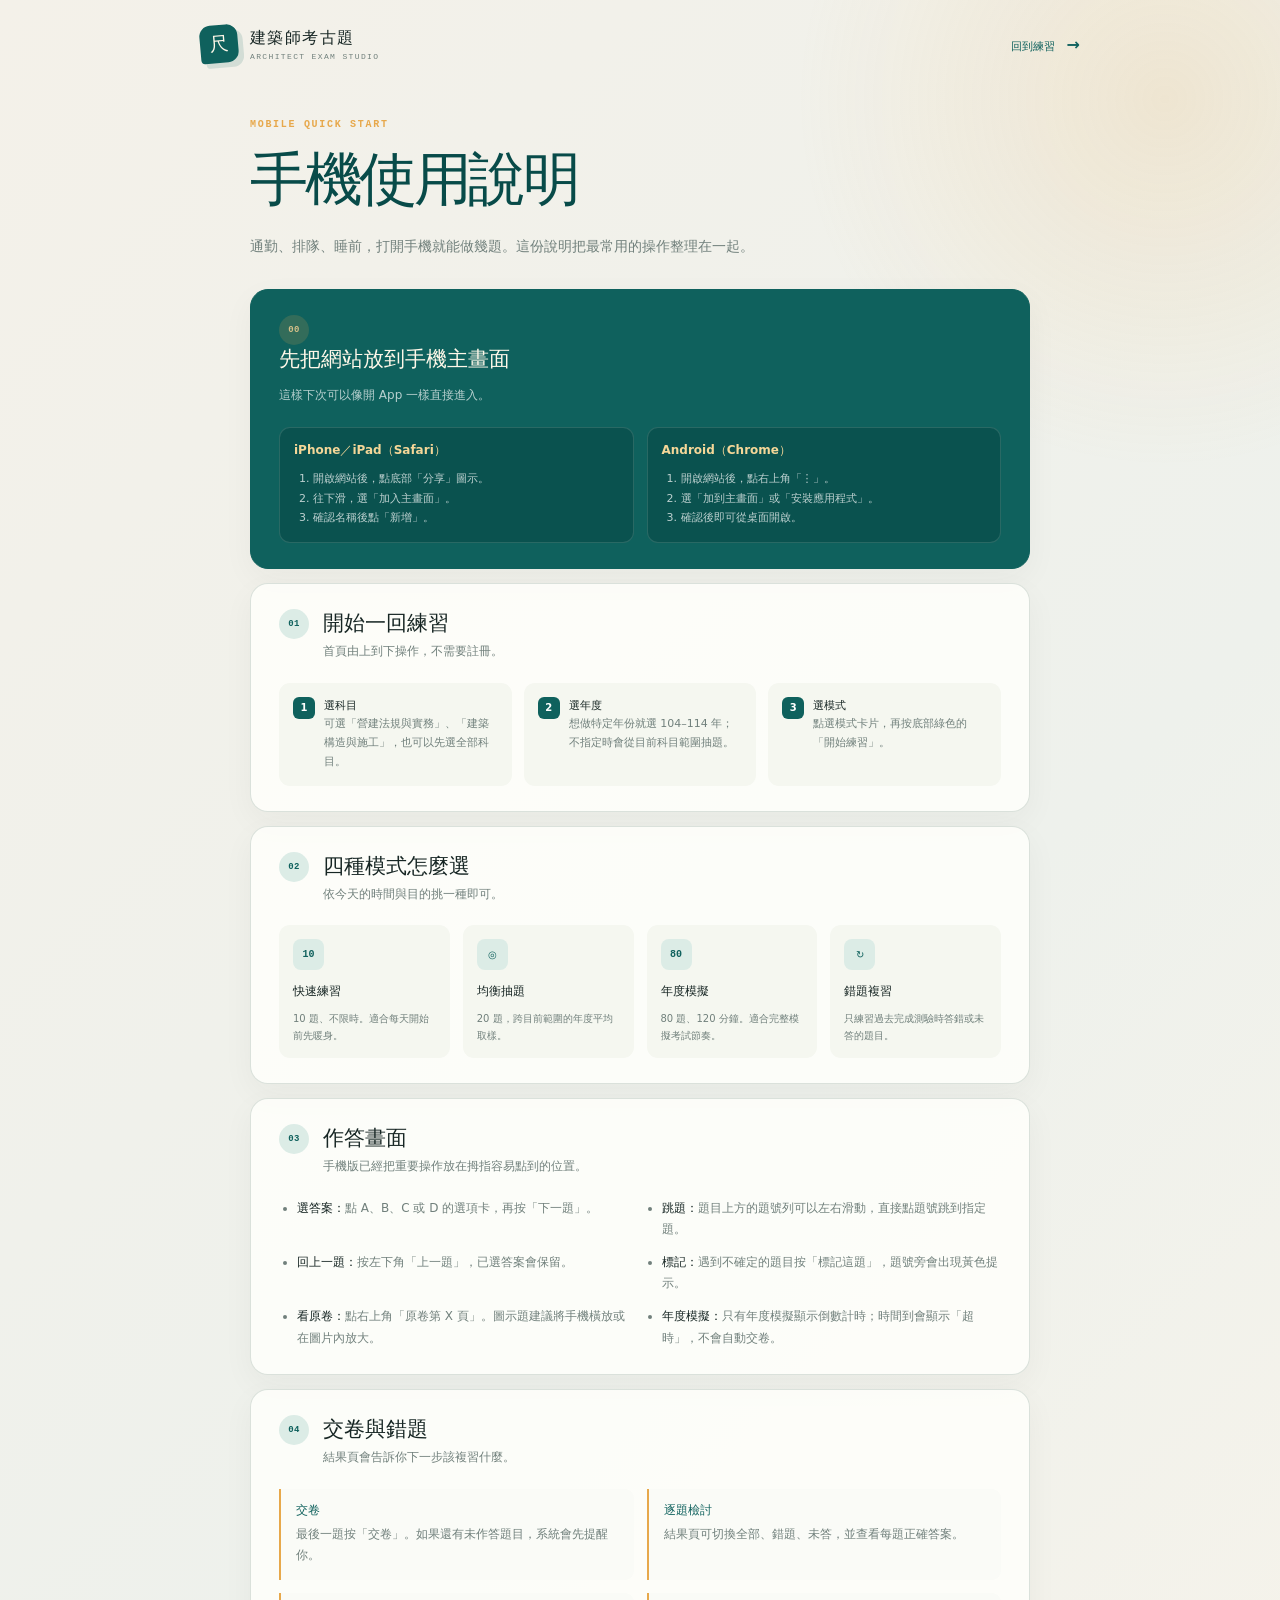
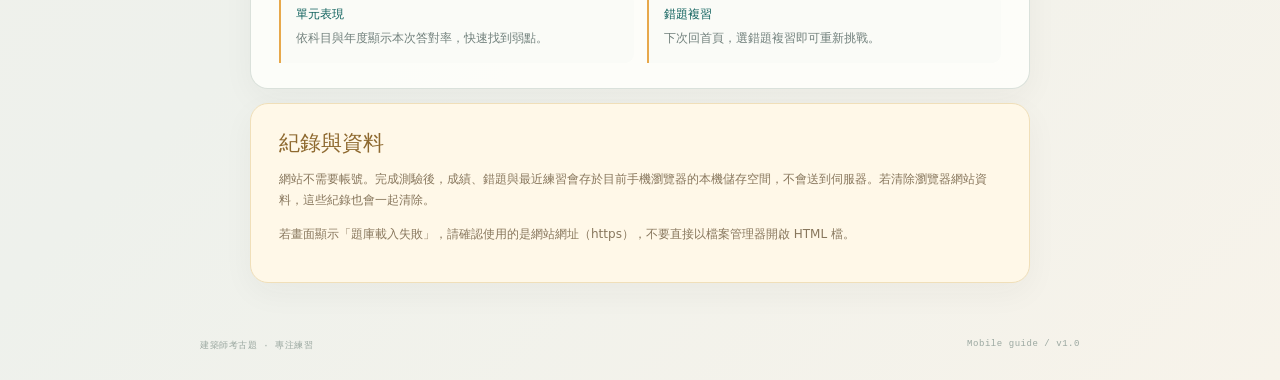
==== docs/guide.html @ 950d3f20 "上線建築師考古題練習網站" ====
<!doctype html>
<html lang="zh-Hant">
  <head>
    <meta charset="utf-8" />
    <meta name="viewport" content="width=device-width, initial-scale=1" />
    <meta name="theme-color" content="#0f615d" />
    <meta name="description" content="建築師考古題手機版使用說明" />
    <title>手機使用說明｜建築師考古題</title>
    <link rel="stylesheet" href="styles.css?v=20260827.2" />
    <link rel="stylesheet" href="guide.css?v=20260827.2" />
  </head>
  <body class="guide-page">
    <div class="app-shell guide-shell">
      <header class="topbar">
        <a class="brand" href="index.html" aria-label="回到練習首頁"><span class="brand-mark" aria-hidden="true">尺</span><span><strong>建築師考古題</strong><small>ARCHITECT EXAM STUDIO</small></span></a>
        <a class="guide-back-link" href="index.html">回到練習 <span>→</span></a>
      </header>
      <main class="guide-main">
        <p class="eyebrow guide-eyebrow">MOBILE QUICK START</p>
        <h1>手機使用說明</h1>
        <p class="guide-intro">通勤、排隊、睡前，打開手機就能做幾題。這份說明把最常用的操作整理在一起。</p>

        <section class="guide-card guide-highlight"><span class="guide-number">00</span><div><h2>先把網站放到手機主畫面</h2><p>這樣下次可以像開 App 一樣直接進入。</p><div class="device-columns"><div><strong>iPhone／iPad（Safari）</strong><ol><li>開啟網站後，點底部「分享」圖示。</li><li>往下滑，選「加入主畫面」。</li><li>確認名稱後點「新增」。</li></ol></div><div><strong>Android（Chrome）</strong><ol><li>開啟網站後，點右上角「⋮」。</li><li>選「加到主畫面」或「安裝應用程式」。</li><li>確認後即可從桌面開啟。</li></ol></div></div></div></section>

        <section class="guide-card"><div class="guide-section-title"><span class="guide-number">01</span><div><h2>開始一回練習</h2><p>首頁由上到下操作，不需要註冊。</p></div></div><div class="guide-step-list"><div><b>1</b><p><strong>選科目</strong><br />可選「營建法規與實務」、「建築構造與施工」，也可以先選全部科目。</p></div><div><b>2</b><p><strong>選年度</strong><br />想做特定年份就選 104–114 年；不指定時會從目前科目範圍抽題。</p></div><div><b>3</b><p><strong>選模式</strong><br />點選模式卡片，再按底部綠色的「開始練習」。</p></div></div></section>

        <section class="guide-card"><div class="guide-section-title"><span class="guide-number">02</span><div><h2>四種模式怎麼選</h2><p>依今天的時間與目的挑一種即可。</p></div></div><div class="mode-guide-grid"><div><span class="mode-guide-icon">10</span><strong>快速練習</strong><p>10 題、不限時。適合每天開始前先暖身。</p></div><div><span class="mode-guide-icon">◎</span><strong>均衡抽題</strong><p>20 題，跨目前範圍的年度平均取樣。</p></div><div><span class="mode-guide-icon">80</span><strong>年度模擬</strong><p>80 題、120 分鐘。適合完整模擬考試節奏。</p></div><div><span class="mode-guide-icon">↻</span><strong>錯題複習</strong><p>只練習過去完成測驗時答錯或未答的題目。</p></div></div></section>

        <section class="guide-card"><div class="guide-section-title"><span class="guide-number">03</span><div><h2>作答畫面</h2><p>手機版已經把重要操作放在拇指容易點到的位置。</p></div></div><ul class="guide-bullets"><li><strong>選答案：</strong>點 A、B、C 或 D 的選項卡，再按「下一題」。</li><li><strong>跳題：</strong>題目上方的題號列可以左右滑動，直接點題號跳到指定題。</li><li><strong>回上一題：</strong>按左下角「上一題」，已選答案會保留。</li><li><strong>標記：</strong>遇到不確定的題目按「標記這題」，題號旁會出現黃色提示。</li><li><strong>看原卷：</strong>點右上角「原卷第 X 頁」。圖示題建議將手機橫放或在圖片內放大。</li><li><strong>年度模擬：</strong>只有年度模擬顯示倒數計時；時間到會顯示「超時」，不會自動交卷。</li></ul></section>

        <section class="guide-card"><div class="guide-section-title"><span class="guide-number">04</span><div><h2>交卷與錯題</h2><p>結果頁會告訴你下一步該複習什麼。</p></div></div><div class="guide-result-grid"><div><strong>交卷</strong><p>最後一題按「交卷」。如果還有未作答題目，系統會先提醒你。</p></div><div><strong>逐題檢討</strong><p>結果頁可切換全部、錯題、未答，並查看每題正確答案。</p></div><div><strong>單元表現</strong><p>依科目與年度顯示本次答對率，快速找到弱點。</p></div><div><strong>錯題複習</strong><p>下次回首頁，選錯題複習即可重新挑戰。</p></div></div></section>

        <section class="guide-card guide-note-card"><h2>紀錄與資料</h2><p>網站不需要帳號。完成測驗後，成績、錯題與最近練習會存於目前手機瀏覽器的本機儲存空間，不會送到伺服器。若清除瀏覽器網站資料，這些紀錄也會一起清除。</p><p>若畫面顯示「題庫載入失敗」，請確認使用的是網站網址（https），不要直接以檔案管理器開啟 HTML 檔。</p></section>
      </main>
      <footer class="site-footer"><span>建築師考古題 · 專注練習</span><span>Mobile guide / v1.0</span></footer>
    </div>
  </body>
</html>
---- docs/styles.css ----
:root {
  --ink: #172624;
  --muted: #71807c;
  --paper: #fbfaf7;
  --paper-deep: #f3f0e8;
  --line: #dfe3dd;
  --jade: #0f615d;
  --jade-deep: #084b49;
  --jade-soft: #dcece6;
  --sun: #e7a84b;
  --sun-soft: #fff0d2;
  --red: #c05d48;
  --shadow: 0 22px 50px rgba(31, 48, 43, 0.08);
  --radius: 20px;
  color: var(--ink);
  font-family: "Noto Sans TC", "PingFang TC", "Microsoft JhengHei", system-ui, sans-serif;
  font-synthesis: none;
}

* { box-sizing: border-box; }

html { min-width: 320px; background: var(--paper-deep); }

body {
  margin: 0;
  min-height: 100vh;
  background:
    radial-gradient(circle at 91% 5%, rgba(231, 168, 75, 0.16), transparent 23rem),
    linear-gradient(135deg, #f4f1e9 0%, #eef1ec 58%, #f7f3ea 100%);
}

button, select { font: inherit; }
button { cursor: pointer; }
button:focus-visible, select:focus-visible, a:focus-visible { outline: 3px solid rgba(231, 168, 75, 0.75); outline-offset: 3px; }
[hidden] { display: none !important; }

.app-shell { width: min(1240px, calc(100% - 48px)); margin: 0 auto; }

.topbar { display: flex; align-items: center; justify-content: space-between; min-height: 88px; }
.brand { display: inline-flex; align-items: center; gap: 12px; color: var(--ink); text-decoration: none; }
.brand-mark { display: grid; place-items: center; width: 38px; height: 38px; color: #fff8e9; background: var(--jade); border-radius: 11px 11px 11px 4px; font-size: 19px; font-weight: 800; transform: rotate(-5deg); box-shadow: 5px 5px 0 rgba(15, 97, 93, 0.14); }
.brand strong { display: block; font-size: 16px; letter-spacing: 0.09em; }
.brand small { display: block; margin-top: 3px; color: var(--muted); font-family: ui-monospace, SFMono-Regular, Consolas, monospace; font-size: 8px; letter-spacing: 0.17em; }
.topbar-actions { display: flex; align-items: center; gap: 18px; }
.sync-dot { display: flex; align-items: center; gap: 8px; color: var(--muted); font-size: 12px; }
.sync-dot i { width: 7px; height: 7px; background: #4cad79; border-radius: 50%; box-shadow: 0 0 0 4px rgba(76, 173, 121, 0.12); }
.icon-button { display: grid; place-items: center; width: 31px; height: 31px; padding: 0; color: var(--jade); background: transparent; border: 1px solid #bbcbc5; border-radius: 50%; font-weight: 700; }
.icon-button:hover { color: white; background: var(--jade); border-color: var(--jade); }

.view { padding: 32px 0 56px; }
.hero-block { display: flex; align-items: center; justify-content: space-between; min-height: 286px; padding: 30px 76px 28px 56px; overflow: hidden; color: #f6f3e9; background: var(--jade); border-radius: 26px; box-shadow: var(--shadow); position: relative; }
.hero-block::after { content: ""; position: absolute; width: 390px; height: 390px; right: 15%; top: -280px; border: 1px solid rgba(255,255,255,.15); border-radius: 50%; }
.hero-copy { position: relative; z-index: 1; max-width: 530px; }
.eyebrow, .tiny-label, .section-kicker, .question-index { font-family: ui-monospace, SFMono-Regular, Consolas, monospace; font-size: 10px; font-weight: 700; letter-spacing: 0.17em; }
.eyebrow { margin: 0 0 17px; color: var(--sun); }
.hero-copy h1 { margin: 0; font-family: Georgia, "Times New Roman", "Noto Serif TC", serif; font-size: clamp(38px, 5vw, 63px); font-weight: 400; line-height: 1.08; letter-spacing: -0.05em; }
.hero-copy h1 em { color: #e9d6a8; font-style: normal; }
.hero-description { max-width: 480px; margin: 21px 0 0; color: rgba(255,255,255,.72); font-size: 14px; line-height: 1.8; }
.hero-orbit { flex: 0 0 245px; height: 245px; position: relative; }
.orbit-ring { position: absolute; border: 1px solid rgba(236, 220, 174, .48); border-radius: 50%; transform: rotate(-21deg); }
.ring-one { inset: 8px 20px 31px 11px; border-left-color: transparent; }
.ring-two { inset: 25px 2px 10px 35px; border-right-color: transparent; transform: rotate(58deg); }
.orbit-core { position: absolute; inset: 69px; display: flex; flex-direction: column; align-items: center; justify-content: center; color: #fff9e8; background: rgba(8, 75, 73, 0.7); border: 1px solid rgba(231, 168, 75, .6); border-radius: 50%; text-align: center; }
.orbit-core span { font-family: Georgia, serif; font-size: 32px; line-height: 1; }
.orbit-core small { margin-top: 7px; color: #b9d1c8; font-size: 10px; letter-spacing: .12em; }
.orbit-label { position: absolute; padding: 4px 7px; color: #a9cbc1; background: rgba(7, 62, 61, .75); border: 1px solid rgba(169,203,193,.2); border-radius: 3px; font-family: ui-monospace, monospace; font-size: 8px; letter-spacing: .14em; }
.label-top { top: 7px; left: 29px; }
.label-right { right: -1px; top: 117px; }
.label-bottom { bottom: 6px; left: 66px; }

.workspace-grid { display: grid; grid-template-columns: minmax(290px, 0.85fr) minmax(0, 1.55fr); gap: 27px; padding-top: 38px; }
.section-kicker { display: flex; align-items: center; gap: 9px; margin-bottom: 14px; color: var(--muted); }
.section-kicker span { display: grid; place-items: center; width: 23px; height: 23px; color: var(--jade); background: var(--jade-soft); border-radius: 50%; font-size: 9px; }
.panel-card { background: rgba(255, 255, 252, .78); border: 1px solid rgba(214, 222, 215, .9); border-radius: var(--radius); box-shadow: 0 10px 32px rgba(36, 57, 52, .045); }
.setup-card { padding: 25px 26px 26px; }
.field-label { display: block; margin: 19px 0 8px; color: var(--muted); font-size: 12px; font-weight: 700; letter-spacing: .06em; }
.mode-label { margin-top: 23px; }
.select-control { width: 100%; padding: 12px 35px 12px 13px; color: var(--ink); background-color: #f7f7f1; background-image: linear-gradient(45deg, transparent 50%, var(--jade) 50%), linear-gradient(135deg, var(--jade) 50%, transparent 50%); background-position: calc(100% - 17px) 17px, calc(100% - 12px) 17px; background-size: 5px 5px, 5px 5px; background-repeat: no-repeat; border: 1px solid var(--line); border-radius: 10px; appearance: none; font-size: 13px; }
.select-control:hover { border-color: #adc4bc; }
.mode-list { display: grid; gap: 7px; }
.mode-option { display: flex; align-items: center; width: 100%; min-height: 54px; padding: 8px 10px; color: var(--ink); background: transparent; border: 1px solid transparent; border-radius: 12px; text-align: left; transition: .18s ease; }
.mode-option:hover { background: #f5f7f0; border-color: var(--line); }
.mode-option.is-selected { background: var(--jade-soft); border-color: #bed8cd; }
.mode-option:disabled { cursor: not-allowed; opacity: .42; }
.mode-icon { display: grid; place-items: center; width: 34px; height: 34px; margin-right: 11px; color: var(--jade); background: rgba(255,255,255,.7); border: 1px solid rgba(15, 97, 93, .13); border-radius: 9px; font-family: ui-monospace, monospace; font-size: 10px; font-weight: 800; }
.mode-text { flex: 1; }
.mode-text strong { display: block; font-size: 13px; }
.mode-text small { display: block; margin-top: 4px; color: var(--muted); font-size: 10px; }
.mode-check { display: none; color: var(--jade); font-weight: 800; }
.mode-option.is-selected .mode-check { display: block; }
.setup-footnote { display: flex; gap: 8px; align-items: flex-start; min-height: 35px; margin: 16px 0 17px; color: var(--muted); font-size: 10px; line-height: 1.55; }
.footnote-mark { display: grid; place-items: center; flex: 0 0 15px; width: 15px; height: 15px; color: var(--jade); border: 1px solid #a9c6bb; border-radius: 50%; font-family: Georgia, serif; font-size: 10px; }
.primary-button, .secondary-button { min-height: 42px; padding: 0 17px; border-radius: 10px; font-size: 12px; font-weight: 800; transition: .18s ease; }
.primary-button { color: #fff9ec; background: var(--jade); border: 1px solid var(--jade); box-shadow: 0 7px 15px rgba(15, 97, 93, .16); }
.primary-button:hover { background: var(--jade-deep); border-color: var(--jade-deep); transform: translateY(-1px); }
.primary-button span { margin-left: 13px; color: #e8d4a6; font-size: 18px; line-height: 0; }
.secondary-button { color: var(--jade); background: transparent; border: 1px solid #b9ccc3; }
.secondary-button:hover { background: var(--jade-soft); border-color: var(--jade); }
.start-button { width: 100%; }

.dashboard-column { min-width: 0; }
.stat-grid { display: grid; grid-template-columns: repeat(3, 1fr); gap: 11px; }
.stat-card { min-height: 105px; padding: 17px 18px; background: rgba(255,255,252,.63); border: 1px solid rgba(214, 222, 215, .9); border-radius: 15px; }
.stat-card.accent-card { color: var(--jade); background: #e4f0e8; border-color: #cde2d5; }
.stat-label, .stat-meta { display: block; color: var(--muted); font-size: 10px; }
.accent-card .stat-label, .accent-card .stat-meta { color: #518076; }
.stat-card strong { display: inline-block; margin-top: 13px; font-family: Georgia, serif; font-size: 31px; font-weight: 400; letter-spacing: -.04em; }
.stat-meta { display: inline-block; margin-left: 5px; }
.dashboard-panels { display: grid; grid-template-columns: 1.07fr .93fr; gap: 11px; margin-top: 12px; }
.mini-panel { min-height: 227px; padding: 19px 20px; }
.panel-heading { display: flex; align-items: baseline; justify-content: space-between; gap: 12px; }
.panel-heading h2 { margin: 0; font-size: 15px; letter-spacing: .03em; }
.tiny-label { color: #98aaa3; font-size: 8px; }
.history-list, .weak-list { margin-top: 13px; }
.empty-state { display: grid; min-height: 146px; place-items: center; padding: 20px; color: #9aa7a1; background: rgba(243, 246, 239, .7); border: 1px dashed #d8dfd7; border-radius: 12px; font-size: 11px; line-height: 1.7; text-align: center; }
.history-row { display: flex; align-items: center; gap: 10px; padding: 10px 0; border-bottom: 1px solid #e7ebe5; }
.history-row:last-child { border-bottom: 0; }
.history-type { display: grid; place-items: center; flex: 0 0 29px; height: 29px; color: var(--jade); background: var(--jade-soft); border-radius: 8px; font-family: ui-monospace, monospace; font-size: 9px; font-weight: 700; }
.history-info { min-width: 0; flex: 1; }
.history-info strong, .history-info span { display: block; overflow: hidden; text-overflow: ellipsis; white-space: nowrap; }
.history-info strong { font-size: 11px; }
.history-info span { margin-top: 3px; color: var(--muted); font-size: 9px; }
.history-score { color: var(--jade); font-family: Georgia, serif; font-size: 19px; }
.weak-row { padding: 10px 0; border-bottom: 1px solid #e7ebe5; }
.weak-row:last-child { border-bottom: 0; }
.weak-row-top { display: flex; justify-content: space-between; gap: 10px; font-size: 10px; }
.weak-row-top span:last-child { color: var(--red); font-family: ui-monospace, monospace; }
.weak-bar { height: 5px; margin-top: 7px; overflow: hidden; background: #e9eee7; border-radius: 10px; }
.weak-bar span { display: block; height: 100%; background: var(--red); border-radius: 10px; }

.library-strip { display: grid; grid-template-columns: 1.4fr 1fr 1fr 1.15fr; align-items: center; gap: 20px; margin-top: 27px; padding: 19px 23px; }
.library-intro, .library-subject { display: flex; align-items: center; gap: 10px; }
.library-icon { display: grid; place-items: center; width: 31px; height: 31px; color: var(--jade); background: var(--sun-soft); border-radius: 8px; }
.library-intro strong, .library-subject strong { display: block; font-size: 11px; }
.library-intro span:last-child, .library-subject span:last-child { display: block; margin-top: 4px; color: var(--muted); font-size: 9px; }
.subject-dot { width: 7px; height: 7px; border-radius: 50%; }
.legal-dot { background: var(--jade); }.structure-dot { background: var(--sun); }
.library-note { color: var(--jade); font-size: 10px; line-height: 1.6; text-align: right; }
.library-note span { color: var(--muted); font-size: 9px; }

.quiz-view { padding-top: 12px; }
.quiz-toolbar, .result-topline { display: flex; align-items: center; justify-content: space-between; min-height: 48px; }
.back-link { padding: 5px 0; color: var(--jade); background: transparent; border: 0; font-size: 11px; font-weight: 800; }
.back-link span { margin-right: 8px; font-size: 16px; }
.quiz-toolbar-title { color: var(--ink); font-family: Georgia, serif; font-size: 17px; }
.toolbar-divider { margin: 0 10px; color: #a6b2ad; font-family: system-ui; font-size: 12px; }
.quiz-toolbar-title span:last-child { color: var(--muted); font-family: inherit; font-size: 13px; }
.timer-chip { display: flex; align-items: center; gap: 8px; min-width: 117px; padding: 9px 12px; color: var(--jade); background: var(--jade-soft); border: 1px solid #c0dbd0; border-radius: 9px; font-family: ui-monospace, monospace; font-size: 12px; font-weight: 700; }
.timer-chip.is-overtime { color: #a34737; background: #fbe7e0; border-color: #efc2b5; }
.timer-pulse { width: 7px; height: 7px; background: currentColor; border-radius: 50%; box-shadow: 0 0 0 4px rgba(15,97,93,.12); }
.progress-line { height: 4px; margin: 9px 0 26px; overflow: hidden; background: #dfe8df; border-radius: 10px; }
.progress-line span { display: block; width: 0; height: 100%; background: var(--sun); border-radius: inherit; transition: width .25s ease; }
.quiz-layout { display: grid; grid-template-columns: 230px minmax(0, 1fr); gap: 29px; }
.question-sidebar { align-self: start; padding: 21px 18px; position: sticky; top: 18px; }
.progress-copy { display: flex; align-items: flex-end; justify-content: space-between; }
.progress-copy .tiny-label { align-self: flex-start; }
.progress-copy strong { color: var(--jade); font-family: Georgia, serif; font-size: 32px; font-weight: 400; line-height: .9; }
.progress-copy strong small { color: #99aaa3; font-family: system-ui; font-size: 13px; }
.question-progress-track { height: 5px; margin: 17px 0 20px; overflow: hidden; background: #e8ede6; border-radius: 10px; }
.question-progress-track span { display: block; width: 0; height: 100%; background: var(--jade); border-radius: inherit; transition: width .2s ease; }
.sidebar-divider { height: 1px; background: #e5eae4; }
.sidebar-label { display: flex; justify-content: space-between; margin: 18px 0 11px; color: var(--ink); font-size: 10px; font-weight: 800; }
.sidebar-label span:last-child { color: var(--muted); font-weight: 400; }
.question-palette { display: grid; grid-template-columns: repeat(5, 1fr); gap: 6px; max-height: 367px; overflow: auto; padding: 2px; }
.palette-button { min-height: 31px; color: var(--muted); background: #f4f6f0; border: 1px solid transparent; border-radius: 7px; font-family: ui-monospace, monospace; font-size: 10px; }
.palette-button:hover { border-color: #b5ccc1; }
.palette-button.is-current { color: #fff; background: var(--jade); border-color: var(--jade); }
.palette-button.is-answered:not(.is-current) { color: var(--jade); background: var(--jade-soft); }
.palette-button.is-flagged:not(.is-current)::after { content: ""; display: inline-block; width: 4px; height: 4px; margin-left: 3px; vertical-align: 2px; background: var(--sun); border-radius: 50%; }
.palette-legend { display: flex; gap: 12px; margin-top: 14px; color: var(--muted); font-size: 9px; }
.legend-dot { display: inline-block; width: 6px; height: 6px; margin-right: 4px; border-radius: 50%; background: #e5eae4; }.legend-dot.answered { background: var(--jade); }.legend-dot.flagged { background: var(--sun); }
.sidebar-tip { display: flex; gap: 9px; margin-top: 24px; padding: 11px; color: #738b80; background: #f4f5ed; border-radius: 10px; }
.sidebar-tip span { color: var(--sun); font-size: 18px; }.sidebar-tip p { margin: 0; font-size: 9px; line-height: 1.6; }
.question-stage { min-width: 0; }
.question-meta { display: flex; align-items: center; gap: 12px; min-height: 31px; }
.question-index { color: var(--muted); font-size: 9px; }
.subject-tag { padding: 5px 8px; color: var(--jade); background: var(--jade-soft); border-radius: 5px; font-size: 10px; }
.source-button { margin-left: auto; padding: 5px 0; color: var(--muted); background: transparent; border: 0; font-size: 10px; text-decoration: underline; text-underline-offset: 3px; }
.source-button:hover { color: var(--jade); }
.question-card { min-height: 475px; padding: 33px 43px 38px; }
.question-card-head { display: flex; align-items: flex-start; justify-content: space-between; }
.question-number-large { color: #d2dbd3; font-family: Georgia, serif; font-size: 50px; line-height: .8; }
.flag-button { padding: 7px 9px; color: var(--muted); background: transparent; border: 1px solid transparent; border-radius: 7px; font-size: 10px; }
.flag-button:hover, .flag-button.is-flagged { color: #a56a19; background: var(--sun-soft); border-color: #f1d6a3; }
.question-text { max-width: 760px; margin: 32px 0 29px; font-size: clamp(19px, 2.2vw, 25px); font-weight: 700; line-height: 1.72; letter-spacing: .035em; }
.answer-options { display: grid; grid-template-columns: 1fr 1fr; gap: 11px 14px; max-width: 850px; }
.answer-option { display: flex; align-items: flex-start; gap: 12px; min-height: 58px; padding: 13px 15px; color: var(--ink); background: #fbfbf7; border: 1px solid #e0e6de; border-radius: 11px; text-align: left; transition: .16s ease; }
.answer-option:hover { background: #f2f8f2; border-color: #a9c7ba; }
.answer-option.is-selected { color: var(--jade-deep); background: var(--jade-soft); border-color: #8fb9a9; box-shadow: inset 3px 0 0 var(--jade); }
.answer-option-key { display: grid; place-items: center; flex: 0 0 24px; height: 24px; color: var(--jade); background: #edf3ec; border: 1px solid #cbded3; border-radius: 7px; font-family: ui-monospace, monospace; font-size: 10px; font-weight: 800; }
.answer-option.is-selected .answer-option-key { color: white; background: var(--jade); border-color: var(--jade); }
.answer-option-text { padding-top: 2px; font-size: 13px; line-height: 1.6; }
.answer-option-text.is-figure { color: #889b94; font-size: 11px; }
.question-image-hint { margin-top: 23px; padding: 10px 12px; color: #7d7462; background: #fff8e8; border: 1px solid #f0dfb9; border-radius: 8px; font-size: 10px; }
.question-image-hint span { margin-right: 6px; color: var(--sun); font-size: 16px; }
.question-actions { display: flex; justify-content: space-between; align-items: center; margin-top: 17px; }
.next-button { min-width: 114px; }

.result-view { padding-top: 16px; }
.result-topline { color: var(--muted); }
.result-topline > .tiny-label { margin-left: 80px; }.result-date { font-size: 10px; }
.result-hero { display: flex; align-items: center; justify-content: space-between; min-height: 230px; margin-top: 24px; padding: 35px 69px 35px 55px; overflow: hidden; background: var(--jade); position: relative; }
.result-hero::after { content: ""; position: absolute; width: 400px; height: 400px; right: -88px; top: -116px; border: 1px solid rgba(231,168,75,.36); border-radius: 50%; }
.result-copy { position: relative; z-index: 1; }.result-copy h1 { margin: 0; color: #fff9ed; font-family: Georgia, serif; font-size: clamp(32px, 4vw, 48px); font-weight: 400; letter-spacing: -.05em; }.result-copy p:last-child { margin: 14px 0 0; color: rgba(255,255,255,.67); font-size: 12px; }
.score-orbit { display: grid; place-items: center; width: 160px; height: 160px; position: relative; z-index: 1; border: 1px solid rgba(231,168,75,.6); border-radius: 50%; transform: rotate(-8deg); }.score-ring { display: flex; flex-direction: column; align-items: center; justify-content: center; width: 121px; height: 121px; color: white; background: rgba(8,75,73,.6); border: 1px solid rgba(255,255,255,.16); border-radius: 50%; transform: rotate(8deg); }.score-ring strong { font-family: Georgia, serif; font-size: 34px; font-weight: 400; }.score-ring span { margin-top: 6px; color: #bbd3c8; font-size: 10px; }
.result-stats { margin: 17px 0; }.result-stats .stat-card { min-height: 92px; }.result-stats .stat-card strong { margin-top: 10px; }
.result-content-grid { display: grid; grid-template-columns: minmax(0, 1.55fr) minmax(270px, .8fr); gap: 17px; align-items: start; }.review-panel, .unit-result { padding: 22px; }.review-filter { display: flex; gap: 5px; margin: 17px 0 11px; }.review-filter button { padding: 6px 10px; color: var(--muted); background: transparent; border: 1px solid transparent; border-radius: 6px; font-size: 10px; }.review-filter button:hover, .review-filter button.is-active { color: var(--jade); background: var(--jade-soft); border-color: #c2ddd0; }.review-list { display: grid; gap: 8px; max-height: 640px; overflow: auto; padding-right: 4px; }.review-item { padding: 13px 14px; background: #fafbf7; border: 1px solid #e4e9e2; border-radius: 10px; }.review-item.is-wrong { border-left: 3px solid var(--red); }.review-item.is-correct { border-left: 3px solid #6ca782; }.review-item.is-unanswered { border-left: 3px solid var(--sun); }.review-item-top { display: flex; align-items: center; justify-content: space-between; gap: 10px; }.review-item-number { color: var(--muted); font-family: ui-monospace, monospace; font-size: 10px; }.review-status { padding: 4px 6px; border-radius: 4px; font-size: 9px; }.status-correct { color: #387a57; background: #e2f2e5; }.status-wrong { color: #a34b39; background: #fbe7e0; }.status-unanswered { color: #986f28; background: #fff0d2; }.review-question { margin: 10px 0; font-size: 12px; font-weight: 700; line-height: 1.6; }.review-answers { color: var(--muted); font-size: 10px; line-height: 1.7; }.review-answers strong { color: var(--jade); }.review-answer-note { margin-top: 5px; color: #a06d26; font-size: 9px; }.result-side { display: grid; gap: 14px; }.unit-list { display: grid; gap: 13px; margin-top: 18px; }.unit-row-label { display: flex; justify-content: space-between; gap: 10px; color: var(--muted); font-size: 10px; }.unit-row-label strong { color: var(--ink); font-weight: 700; }.unit-track { height: 6px; margin-top: 7px; overflow: hidden; background: #e8ede6; border-radius: 10px; }.unit-track span { display: block; height: 100%; background: var(--jade); border-radius: 10px; }.result-buttons { display: grid; gap: 8px; }.result-buttons button { width: 100%; }

.source-dialog, .help-dialog { width: min(940px, calc(100% - 30px)); max-height: calc(100vh - 30px); padding: 0; color: var(--ink); background: var(--paper); border: 1px solid var(--line); border-radius: 17px; box-shadow: 0 30px 80px rgba(18, 44, 39, .24); }.help-dialog { width: min(510px, calc(100% - 30px)); }.source-dialog::backdrop, .help-dialog::backdrop { background: rgba(11, 34, 31, .58); backdrop-filter: blur(3px); }.dialog-head { display: flex; align-items: flex-start; justify-content: space-between; padding: 20px 22px 14px; border-bottom: 1px solid #e5e9e2; }.dialog-head h2 { margin: 6px 0 0; font-family: Georgia, serif; font-size: 23px; font-weight: 400; }.dialog-close { width: 27px; height: 27px; padding: 0; color: var(--muted); background: transparent; border: 1px solid var(--line); border-radius: 50%; font-size: 20px; line-height: 1; }.dialog-close:hover { color: white; background: var(--jade); border-color: var(--jade); }.source-image-wrap { max-height: calc(100vh - 180px); overflow: auto; padding: 15px; background: #e9e7df; text-align: center; }.source-image-wrap img { display: block; width: min(100%, 690px); height: auto; margin: 0 auto; box-shadow: 0 4px 13px rgba(0,0,0,.12); }.dialog-caption { margin: 0; padding: 11px 20px 15px; color: var(--muted); font-size: 10px; }.help-copy { padding: 18px 22px 24px; color: #5f716b; font-size: 13px; line-height: 1.9; }.help-copy strong { color: var(--jade); }.help-note { padding-top: 13px; color: #9b8061; border-top: 1px solid var(--line); font-size: 11px; }
.toast { position: fixed; z-index: 20; right: 25px; bottom: 24px; max-width: 330px; padding: 12px 15px; color: #fff; background: var(--ink); border-radius: 9px; box-shadow: var(--shadow); font-size: 11px; opacity: 0; pointer-events: none; transform: translateY(8px); transition: .22s ease; }.toast.is-visible { opacity: 1; transform: translateY(0); }
.site-footer { display: flex; justify-content: space-between; padding: 0 0 28px; color: #9ba8a1; font-family: ui-monospace, monospace; font-size: 9px; letter-spacing: .06em; }

@media (max-width: 900px) {
  .hero-block { padding: 34px 38px; }.hero-orbit { flex-basis: 190px; transform: scale(.82); margin-right: -16px; }.workspace-grid { grid-template-columns: 1fr; }.setup-card { max-width: none; }.library-strip { grid-template-columns: repeat(2, 1fr); }.library-note { text-align: left; }
  .quiz-layout { grid-template-columns: 190px minmax(0, 1fr); gap: 17px; }.question-card { padding: 28px 29px 32px; }.result-content-grid { grid-template-columns: 1fr; }.result-side { grid-template-columns: 1fr 220px; align-items: start; }
}

@media (max-width: 650px) {
  .app-shell { width: min(100% - 24px, 500px); }.topbar { min-height: 69px; }.sync-dot { display: none; }.view { padding-top: 20px; }.hero-block { display: block; min-height: 0; padding: 30px 27px 13px; }.hero-copy h1 { font-size: 43px; }.hero-orbit { width: 190px; height: 165px; margin: 4px auto -11px; transform: scale(.7); }.stat-grid { grid-template-columns: 1fr 1fr 1fr; gap: 6px; }.stat-card { min-height: 90px; padding: 13px 10px; }.stat-card strong { margin-top: 10px; font-size: 25px; }.stat-label, .stat-meta { font-size: 9px; }.dashboard-panels { grid-template-columns: 1fr; }.mini-panel { min-height: 170px; }.empty-state { min-height: 90px; }.library-strip { gap: 15px; padding: 17px; }.library-intro { grid-column: 1 / -1; }.library-subject { align-items: flex-start; }.library-note { grid-column: 1 / -1; }
  .quiz-toolbar-title { max-width: 160px; overflow: hidden; text-overflow: ellipsis; white-space: nowrap; font-size: 14px; }.quiz-toolbar-title span:last-child { font-size: 11px; }.timer-chip { min-width: auto; padding: 8px; }.timer-chip .timer-pulse { display: none; }.quiz-layout { display: block; }.question-sidebar { position: static; margin-bottom: 15px; padding: 13px 14px; }.progress-copy strong { font-size: 25px; }.question-palette { display: flex; max-height: none; overflow-x: auto; padding-bottom: 2px; }.palette-button { flex: 0 0 35px; }.sidebar-divider, .sidebar-tip, .palette-legend { display: none; }.sidebar-label { margin: 9px 0 5px; }.question-meta { gap: 7px; }.subject-tag { max-width: 145px; overflow: hidden; text-overflow: ellipsis; white-space: nowrap; }.source-button { font-size: 9px; }.question-card { min-height: 0; padding: 23px 18px 27px; }.question-number-large { font-size: 41px; }.question-text { margin: 26px 0 23px; font-size: 19px; line-height: 1.65; }.answer-options { grid-template-columns: 1fr; gap: 8px; }.answer-option { min-height: 52px; padding: 11px 12px; }.question-actions { margin-top: 12px; }.result-topline > .tiny-label { display: none; }.result-hero { min-height: 192px; margin-top: 15px; padding: 27px 25px; }.score-orbit { width: 125px; height: 125px; margin-right: -15px; }.score-ring { width: 94px; height: 94px; }.score-ring strong { font-size: 25px; }.score-ring span { font-size: 8px; }.result-copy h1 { font-size: 34px; }.result-copy p:last-child { max-width: 165px; line-height: 1.6; }.result-side { display: grid; grid-template-columns: 1fr; }.review-panel, .unit-result { padding: 17px; }.site-footer { padding-bottom: 20px; }
}
---- docs/guide.css ----
.guide-shell { max-width: 880px; }
.guide-back-link { color: var(--jade); font-size: 11px; font-weight: 800; text-decoration: none; }
.guide-back-link span { margin-left: 8px; font-size: 16px; }
.guide-back-link:hover { color: var(--jade-deep); }
.guide-main { max-width: 780px; margin: 31px auto 56px; }
.guide-eyebrow { margin-bottom: 11px; }
.guide-main > h1 { margin: 0; color: var(--jade-deep); font-family: Georgia, "Noto Serif TC", serif; font-size: clamp(38px, 6vw, 58px); font-weight: 400; letter-spacing: -.06em; }
.guide-intro { max-width: 560px; margin: 15px 0 30px; color: var(--muted); font-size: 14px; line-height: 1.8; }
.guide-card { margin-top: 14px; padding: 25px 28px; background: rgba(255, 255, 252, .82); border: 1px solid rgba(214, 222, 215, .9); border-radius: 18px; box-shadow: 0 10px 32px rgba(36,57,52,.045); }
.guide-highlight { color: #f7f4ea; background: var(--jade); border-color: var(--jade); }
.guide-number { display: grid; place-items: center; flex: 0 0 30px; width: 30px; height: 30px; color: var(--jade); background: var(--jade-soft); border-radius: 50%; font-family: ui-monospace, monospace; font-size: 9px; font-weight: 800; letter-spacing: .04em; }
.guide-highlight .guide-number { color: #d5bf88; background: rgba(231,168,75,.17); }
.guide-card h2 { margin: 0; color: var(--ink); font-family: Georgia, "Noto Serif TC", serif; font-size: 21px; font-weight: 400; }
.guide-highlight h2 { color: #fff8e9; }
.guide-card p { color: var(--muted); font-size: 12px; line-height: 1.8; }
.guide-highlight p { color: rgba(255,255,255,.7); }
.guide-section-title { display: flex; align-items: flex-start; gap: 14px; margin-bottom: 20px; }
.guide-section-title p { margin: 4px 0 0; }
.device-columns, .mode-guide-grid, .guide-result-grid { display: grid; grid-template-columns: 1fr 1fr; gap: 13px; margin-top: 20px; }
.device-columns > div { padding: 14px; background: rgba(8,75,73,.65); border: 1px solid rgba(218,231,219,.15); border-radius: 11px; }
.device-columns strong, .mode-guide-grid strong, .guide-result-grid strong, .mobile-help-grid strong { display: block; color: #f5d798; font-size: 12px; }
.device-columns ol { margin: 10px 0 0; padding-left: 19px; color: rgba(255,255,255,.73); font-size: 11px; line-height: 1.8; }
.guide-step-list { display: grid; grid-template-columns: repeat(3, 1fr); gap: 12px; }
.guide-step-list > div { display: flex; align-items: flex-start; gap: 9px; padding: 14px; background: #f5f7f0; border-radius: 11px; }
.guide-step-list b { display: grid; place-items: center; flex: 0 0 22px; height: 22px; color: #fff; background: var(--jade); border-radius: 6px; font-size: 10px; }
.guide-step-list p { margin: 0; font-size: 11px; line-height: 1.7; }
.guide-step-list strong { color: var(--ink); }
.mode-guide-grid { grid-template-columns: repeat(4, 1fr); margin-top: 0; }
.mode-guide-grid > div { padding: 14px; background: #f5f7f0; border-radius: 11px; }
.mode-guide-icon { display: grid; place-items: center; width: 31px; height: 31px; margin-bottom: 13px; color: var(--jade); background: var(--jade-soft); border-radius: 8px; font-family: ui-monospace, monospace; font-size: 10px; font-weight: 800; }
.mode-guide-grid strong { color: var(--ink); }
.mode-guide-grid p { margin-bottom: 0; font-size: 10px; line-height: 1.7; }
.guide-bullets { display: grid; grid-template-columns: 1fr 1fr; gap: 11px 25px; margin: 0; padding-left: 18px; color: var(--muted); font-size: 12px; line-height: 1.8; }
.guide-bullets strong { color: var(--ink); }
.guide-result-grid { grid-template-columns: repeat(2, 1fr); margin-top: 0; }
.guide-result-grid > div { padding: 13px 15px; border-left: 2px solid var(--sun); background: #fafbf7; border-radius: 0 9px 9px 0; }
.guide-result-grid p { margin: 5px 0 0; }
.guide-result-grid strong { color: var(--jade); }
.guide-note-card { background: #fff8e8; border-color: #f0dfb9; }
.guide-note-card h2 { color: #8e692f; }
.guide-note-card p { color: #88775d; }
.help-lead { margin-top: 0; color: var(--ink) !important; font-size: 13px !important; }
.help-dialog .help-copy { max-height: calc(100vh - 125px); overflow-y: auto; }
.help-steps { display: grid; gap: 9px; }
.help-step { display: flex; align-items: flex-start; gap: 10px; padding: 10px; background: #f5f7f0; border-radius: 9px; }
.help-step > span { display: grid; place-items: center; flex: 0 0 24px; height: 24px; color: var(--jade); background: var(--jade-soft); border-radius: 6px; font-family: ui-monospace, monospace; font-size: 8px; font-weight: 800; }
.help-step strong { display: block; color: var(--ink); font-size: 11px; }
.help-step p { margin: 3px 0 0; font-size: 10px; line-height: 1.65; }
.mobile-help-grid { display: grid; grid-template-columns: 1fr 1fr; gap: 8px; margin-top: 13px; }
.mobile-help-grid > div { padding: 11px; background: #fff8e8; border: 1px solid #f0dfb9; border-radius: 8px; }
.mobile-help-grid strong { color: #8e692f; font-size: 10px; }
.mobile-help-grid span { display: block; margin-top: 4px; color: #88775d; font-size: 9px; line-height: 1.6; }
.help-guide-link { display: flex; align-items: center; justify-content: space-between; margin-top: 14px; padding: 11px 12px; color: var(--jade); background: var(--jade-soft); border: 1px solid #c2ddd0; border-radius: 8px; font-size: 10px; font-weight: 800; text-decoration: none; }
.help-guide-link span { font-size: 16px; }
.help-guide-link:hover { background: #cde4d8; }

@media (max-width: 650px) {
  .guide-shell .topbar { align-items: center; }
  .guide-main { margin-top: 21px; }
  .guide-main > h1 { font-size: 43px; }
  .guide-intro { margin-top: 10px; font-size: 12px; }
  .guide-card { padding: 19px 17px; }
  .guide-card h2 { font-size: 19px; }
  .device-columns, .guide-result-grid { grid-template-columns: 1fr; gap: 9px; }
  .guide-step-list { grid-template-columns: 1fr; gap: 8px; }
  .guide-step-list > div { padding: 11px; }
  .mode-guide-grid { grid-template-columns: 1fr 1fr; gap: 8px; }
  .mode-guide-grid > div { padding: 11px; }
  .guide-bullets { grid-template-columns: 1fr; gap: 7px; padding-left: 16px; font-size: 11px; }
  .mobile-help-grid { grid-template-columns: 1fr; }
  .help-step { padding: 9px; }
}
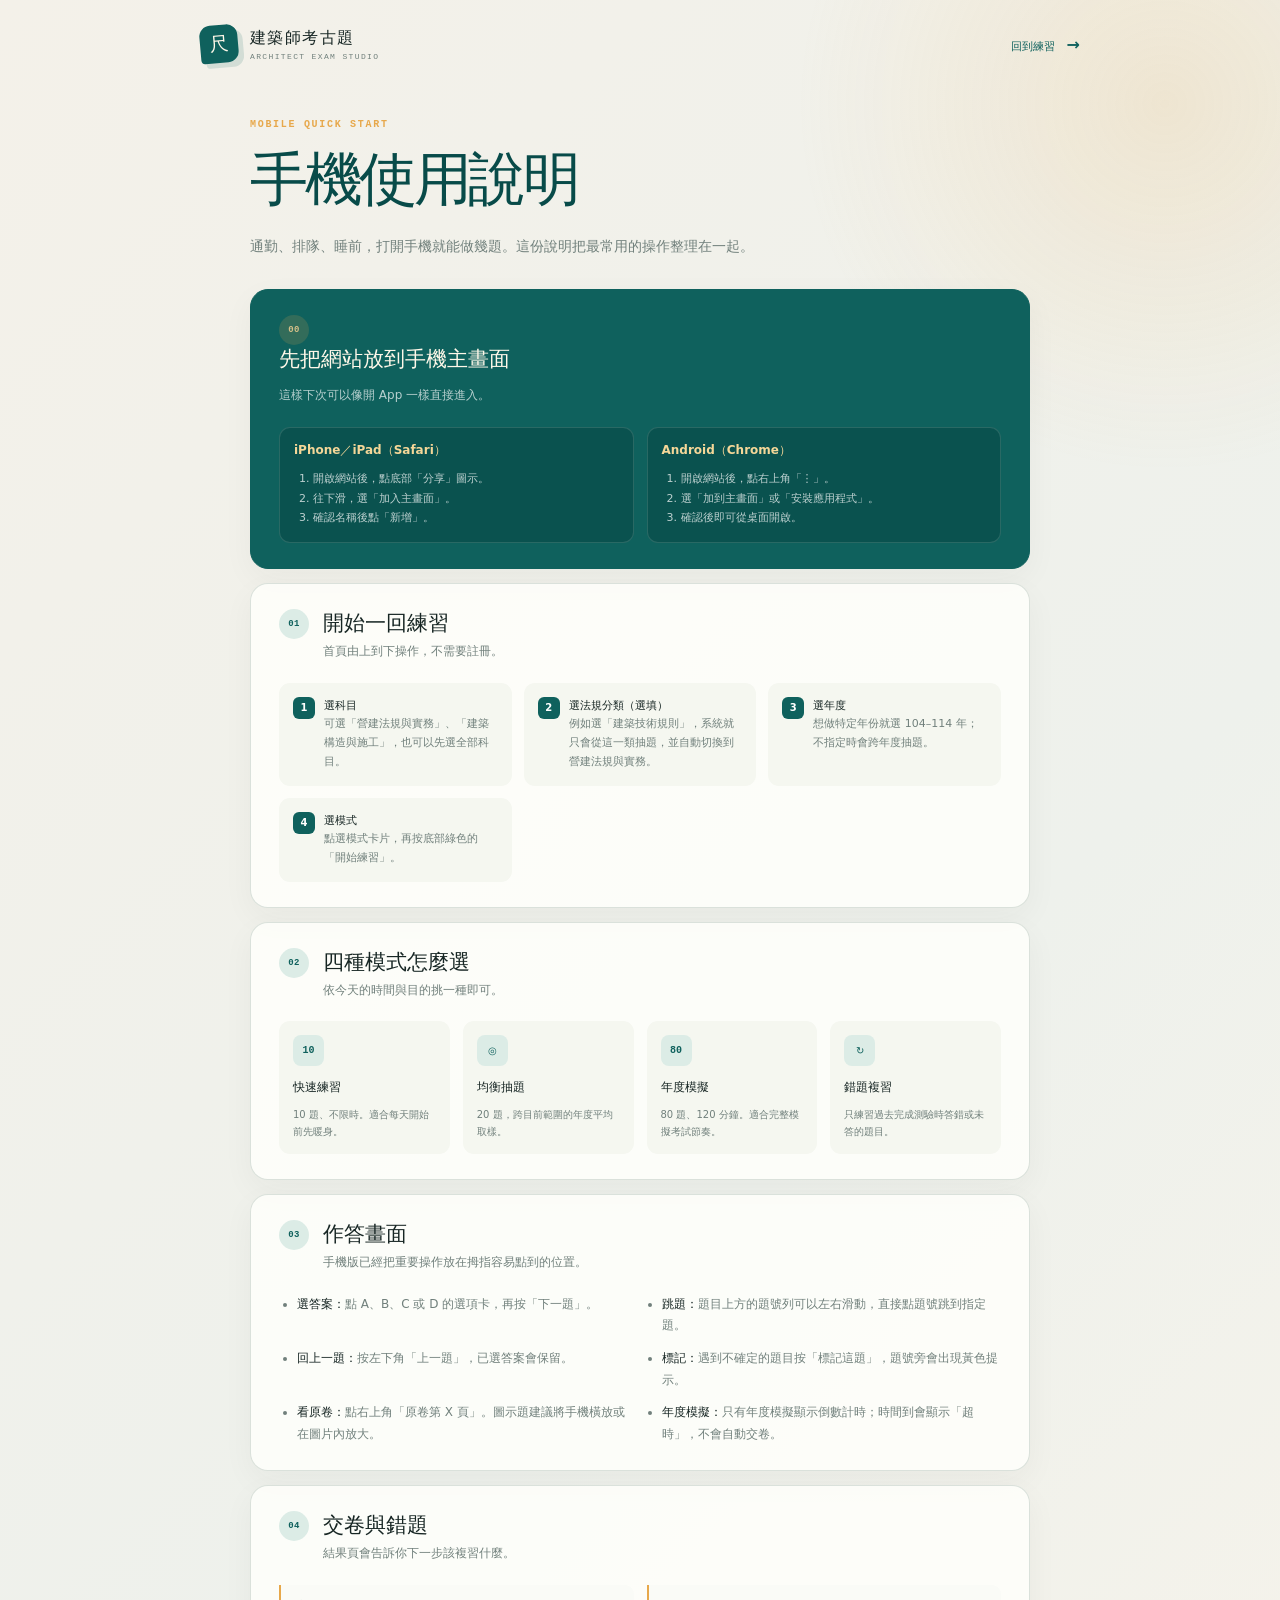
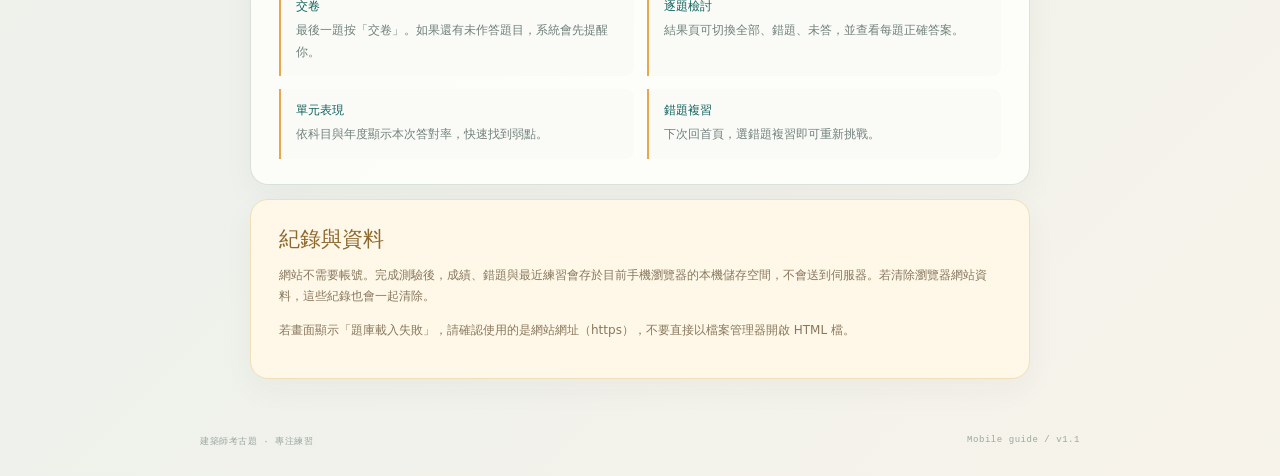
==== commit 11ce1976: "新增依法規分類的測驗篩選" ====
--- a/docs/guide.html
+++ b/docs/guide.html
@@ -6,7 +6,7 @@
     <meta name="theme-color" content="#0f615d" />
     <meta name="description" content="建築師考古題手機版使用說明" />
     <title>手機使用說明｜建築師考古題</title>
-    <link rel="stylesheet" href="styles.css?v=20260827.2" />
+    <link rel="stylesheet" href="styles.css?v=20260831.1" />
     <link rel="stylesheet" href="guide.css?v=20260827.2" />
   </head>
   <body class="guide-page">
@@ -22,7 +22,7 @@
 
         <section class="guide-card guide-highlight"><span class="guide-number">00</span><div><h2>先把網站放到手機主畫面</h2><p>這樣下次可以像開 App 一樣直接進入。</p><div class="device-columns"><div><strong>iPhone／iPad（Safari）</strong><ol><li>開啟網站後，點底部「分享」圖示。</li><li>往下滑，選「加入主畫面」。</li><li>確認名稱後點「新增」。</li></ol></div><div><strong>Android（Chrome）</strong><ol><li>開啟網站後，點右上角「⋮」。</li><li>選「加到主畫面」或「安裝應用程式」。</li><li>確認後即可從桌面開啟。</li></ol></div></div></div></section>
 
-        <section class="guide-card"><div class="guide-section-title"><span class="guide-number">01</span><div><h2>開始一回練習</h2><p>首頁由上到下操作，不需要註冊。</p></div></div><div class="guide-step-list"><div><b>1</b><p><strong>選科目</strong><br />可選「營建法規與實務」、「建築構造與施工」，也可以先選全部科目。</p></div><div><b>2</b><p><strong>選年度</strong><br />想做特定年份就選 104–114 年；不指定時會從目前科目範圍抽題。</p></div><div><b>3</b><p><strong>選模式</strong><br />點選模式卡片，再按底部綠色的「開始練習」。</p></div></div></section>
+        <section class="guide-card"><div class="guide-section-title"><span class="guide-number">01</span><div><h2>開始一回練習</h2><p>首頁由上到下操作，不需要註冊。</p></div></div><div class="guide-step-list"><div><b>1</b><p><strong>選科目</strong><br />可選「營建法規與實務」、「建築構造與施工」，也可以先選全部科目。</p></div><div><b>2</b><p><strong>選法規分類（選填）</strong><br />例如選「建築技術規則」，系統就只會從這一類抽題，並自動切換到營建法規與實務。</p></div><div><b>3</b><p><strong>選年度</strong><br />想做特定年份就選 104–114 年；不指定時會跨年度抽題。</p></div><div><b>4</b><p><strong>選模式</strong><br />點選模式卡片，再按底部綠色的「開始練習」。</p></div></div></section>
 
         <section class="guide-card"><div class="guide-section-title"><span class="guide-number">02</span><div><h2>四種模式怎麼選</h2><p>依今天的時間與目的挑一種即可。</p></div></div><div class="mode-guide-grid"><div><span class="mode-guide-icon">10</span><strong>快速練習</strong><p>10 題、不限時。適合每天開始前先暖身。</p></div><div><span class="mode-guide-icon">◎</span><strong>均衡抽題</strong><p>20 題，跨目前範圍的年度平均取樣。</p></div><div><span class="mode-guide-icon">80</span><strong>年度模擬</strong><p>80 題、120 分鐘。適合完整模擬考試節奏。</p></div><div><span class="mode-guide-icon">↻</span><strong>錯題複習</strong><p>只練習過去完成測驗時答錯或未答的題目。</p></div></div></section>
 
@@ -32,7 +32,7 @@
 
         <section class="guide-card guide-note-card"><h2>紀錄與資料</h2><p>網站不需要帳號。完成測驗後，成績、錯題與最近練習會存於目前手機瀏覽器的本機儲存空間，不會送到伺服器。若清除瀏覽器網站資料，這些紀錄也會一起清除。</p><p>若畫面顯示「題庫載入失敗」，請確認使用的是網站網址（https），不要直接以檔案管理器開啟 HTML 檔。</p></section>
       </main>
-      <footer class="site-footer"><span>建築師考古題 · 專注練習</span><span>Mobile guide / v1.0</span></footer>
+      <footer class="site-footer"><span>建築師考古題 · 專注練習</span><span>Mobile guide / v1.1</span></footer>
     </div>
   </body>
 </html>
--- a/docs/styles.css
+++ b/docs/styles.css
@@ -77,6 +77,8 @@
 .mode-label { margin-top: 23px; }
 .select-control { width: 100%; padding: 12px 35px 12px 13px; color: var(--ink); background-color: #f7f7f1; background-image: linear-gradient(45deg, transparent 50%, var(--jade) 50%), linear-gradient(135deg, var(--jade) 50%, transparent 50%); background-position: calc(100% - 17px) 17px, calc(100% - 12px) 17px; background-size: 5px 5px, 5px 5px; background-repeat: no-repeat; border: 1px solid var(--line); border-radius: 10px; appearance: none; font-size: 13px; }
 .select-control:hover { border-color: #adc4bc; }
+.select-control:disabled { cursor: not-allowed; opacity: .55; }
+.field-hint { margin: 6px 2px 0; color: #87958f; font-size: 10px; line-height: 1.55; }
 .mode-list { display: grid; gap: 7px; }
 .mode-option { display: flex; align-items: center; width: 100%; min-height: 54px; padding: 8px 10px; color: var(--ink); background: transparent; border: 1px solid transparent; border-radius: 12px; text-align: left; transition: .18s ease; }
 .mode-option:hover { background: #f5f7f0; border-color: var(--line); }
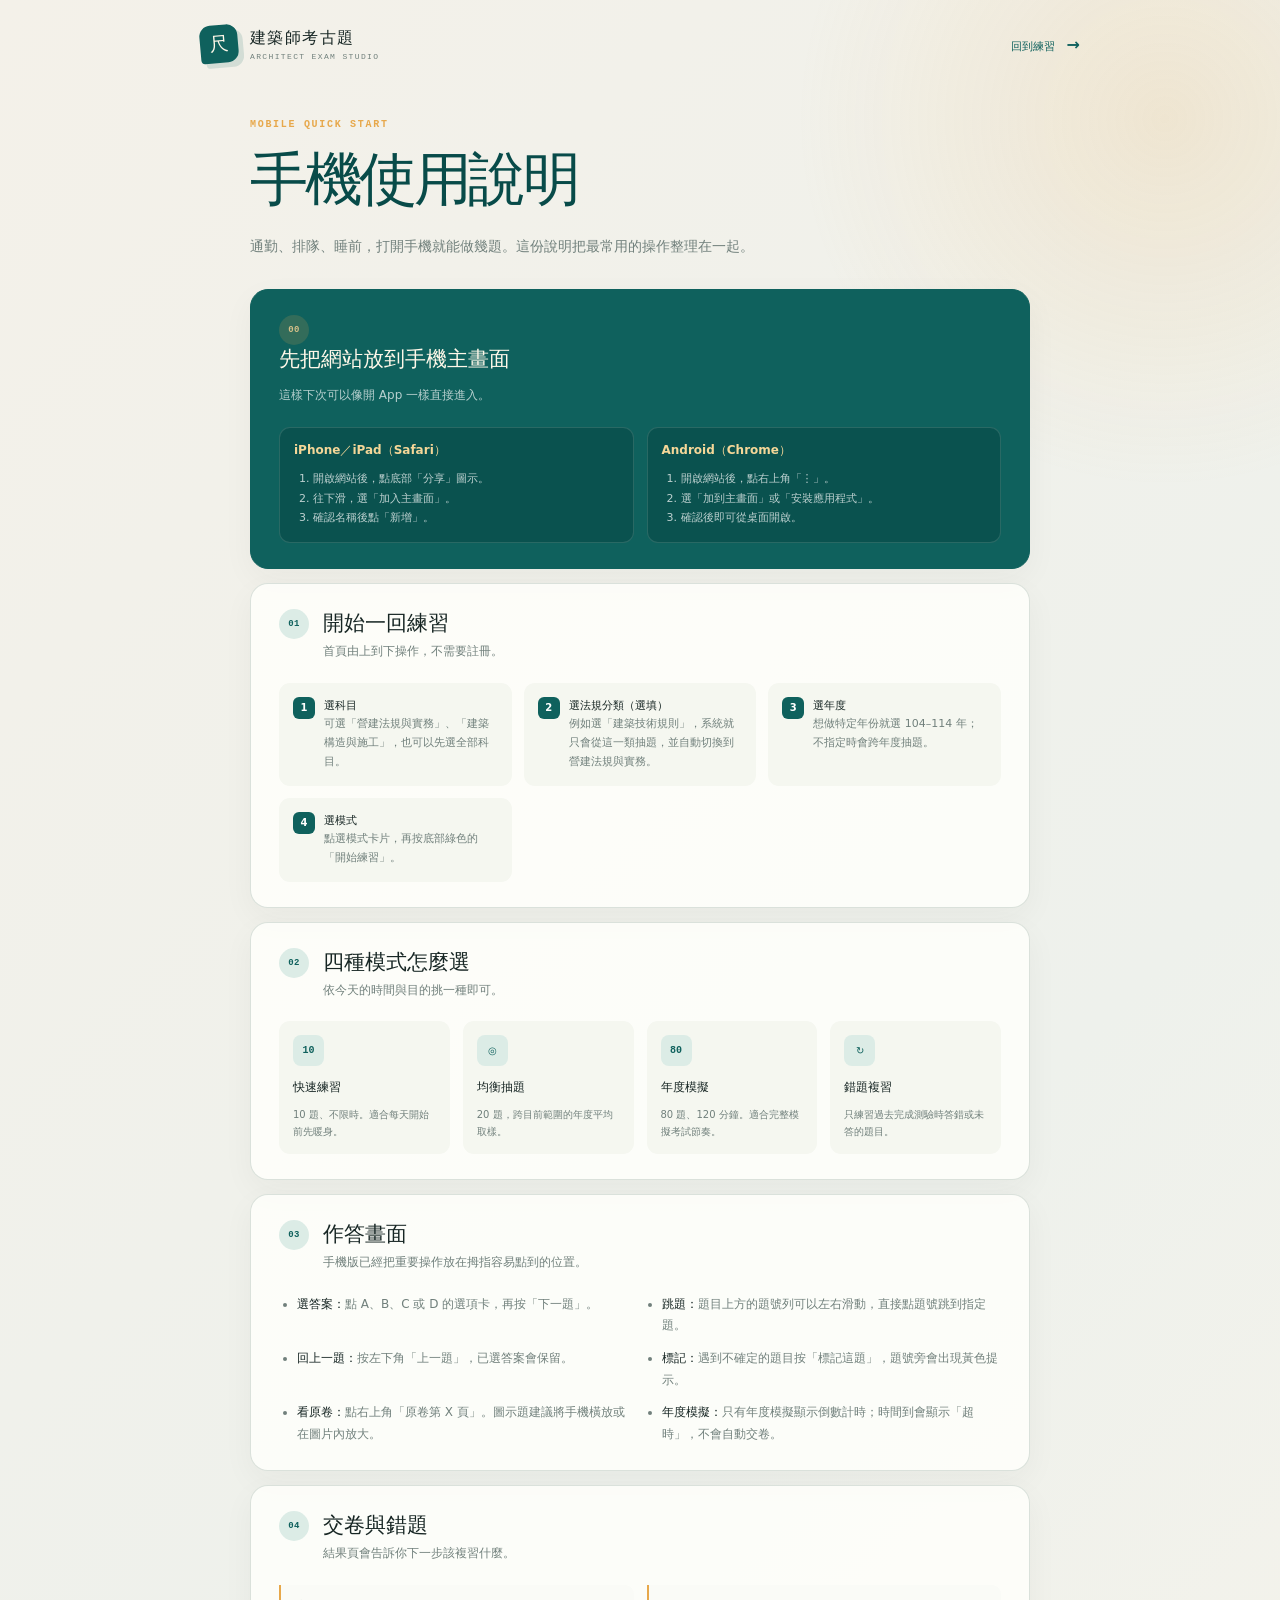
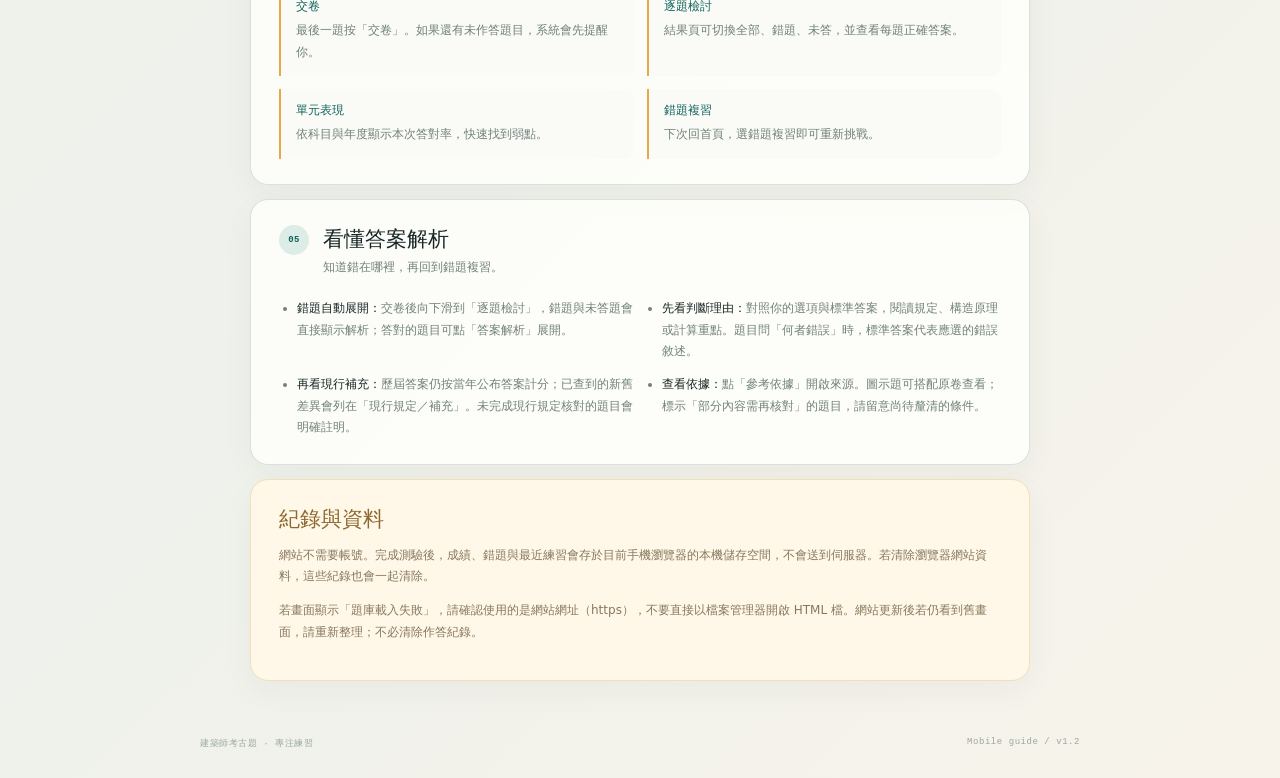
==== commit 2d36b662: "補齊全題庫1680題簡明解析與現行規定補充" ====
--- a/docs/guide.html
+++ b/docs/guide.html
@@ -30,9 +30,11 @@
 
         <section class="guide-card"><div class="guide-section-title"><span class="guide-number">04</span><div><h2>交卷與錯題</h2><p>結果頁會告訴你下一步該複習什麼。</p></div></div><div class="guide-result-grid"><div><strong>交卷</strong><p>最後一題按「交卷」。如果還有未作答題目，系統會先提醒你。</p></div><div><strong>逐題檢討</strong><p>結果頁可切換全部、錯題、未答，並查看每題正確答案。</p></div><div><strong>單元表現</strong><p>依科目與年度顯示本次答對率，快速找到弱點。</p></div><div><strong>錯題複習</strong><p>下次回首頁，選錯題複習即可重新挑戰。</p></div></div></section>
 
-        <section class="guide-card guide-note-card"><h2>紀錄與資料</h2><p>網站不需要帳號。完成測驗後，成績、錯題與最近練習會存於目前手機瀏覽器的本機儲存空間，不會送到伺服器。若清除瀏覽器網站資料，這些紀錄也會一起清除。</p><p>若畫面顯示「題庫載入失敗」，請確認使用的是網站網址（https），不要直接以檔案管理器開啟 HTML 檔。</p></section>
+        <section class="guide-card"><div class="guide-section-title"><span class="guide-number">05</span><div><h2>看懂答案解析</h2><p>知道錯在哪裡，再回到錯題複習。</p></div></div><ul class="guide-bullets"><li><strong>錯題自動展開：</strong>交卷後向下滑到「逐題檢討」，錯題與未答題會直接顯示解析；答對的題目可點「答案解析」展開。</li><li><strong>先看判斷理由：</strong>對照你的選項與標準答案，閱讀規定、構造原理或計算重點。題目問「何者錯誤」時，標準答案代表應選的錯誤敘述。</li><li><strong>再看現行補充：</strong>歷屆答案仍按當年公布答案計分；已查到的新舊差異會列在「現行規定／補充」。未完成現行規定核對的題目會明確註明。</li><li><strong>查看依據：</strong>點「參考依據」開啟來源。圖示題可搭配原卷查看；標示「部分內容需再核對」的題目，請留意尚待釐清的條件。</li></ul></section>
+
+        <section class="guide-card guide-note-card"><h2>紀錄與資料</h2><p>網站不需要帳號。完成測驗後，成績、錯題與最近練習會存於目前手機瀏覽器的本機儲存空間，不會送到伺服器。若清除瀏覽器網站資料，這些紀錄也會一起清除。</p><p>若畫面顯示「題庫載入失敗」，請確認使用的是網站網址（https），不要直接以檔案管理器開啟 HTML 檔。網站更新後若仍看到舊畫面，請重新整理；不必清除作答紀錄。</p></section>
       </main>
-      <footer class="site-footer"><span>建築師考古題 · 專注練習</span><span>Mobile guide / v1.1</span></footer>
+      <footer class="site-footer"><span>建築師考古題 · 專注練習</span><span>Mobile guide / v1.2</span></footer>
     </div>
   </body>
 </html>
--- a/docs/styles.css
+++ b/docs/styles.css
@@ -211,6 +211,16 @@
 .source-dialog, .help-dialog { width: min(940px, calc(100% - 30px)); max-height: calc(100vh - 30px); padding: 0; color: var(--ink); background: var(--paper); border: 1px solid var(--line); border-radius: 17px; box-shadow: 0 30px 80px rgba(18, 44, 39, .24); }.help-dialog { width: min(510px, calc(100% - 30px)); }.source-dialog::backdrop, .help-dialog::backdrop { background: rgba(11, 34, 31, .58); backdrop-filter: blur(3px); }.dialog-head { display: flex; align-items: flex-start; justify-content: space-between; padding: 20px 22px 14px; border-bottom: 1px solid #e5e9e2; }.dialog-head h2 { margin: 6px 0 0; font-family: Georgia, serif; font-size: 23px; font-weight: 400; }.dialog-close { width: 27px; height: 27px; padding: 0; color: var(--muted); background: transparent; border: 1px solid var(--line); border-radius: 50%; font-size: 20px; line-height: 1; }.dialog-close:hover { color: white; background: var(--jade); border-color: var(--jade); }.source-image-wrap { max-height: calc(100vh - 180px); overflow: auto; padding: 15px; background: #e9e7df; text-align: center; }.source-image-wrap img { display: block; width: min(100%, 690px); height: auto; margin: 0 auto; box-shadow: 0 4px 13px rgba(0,0,0,.12); }.dialog-caption { margin: 0; padding: 11px 20px 15px; color: var(--muted); font-size: 10px; }.help-copy { padding: 18px 22px 24px; color: #5f716b; font-size: 13px; line-height: 1.9; }.help-copy strong { color: var(--jade); }.help-note { padding-top: 13px; color: #9b8061; border-top: 1px solid var(--line); font-size: 11px; }
 .toast { position: fixed; z-index: 20; right: 25px; bottom: 24px; max-width: 330px; padding: 12px 15px; color: #fff; background: var(--ink); border-radius: 9px; box-shadow: var(--shadow); font-size: 11px; opacity: 0; pointer-events: none; transform: translateY(8px); transition: .22s ease; }.toast.is-visible { opacity: 1; transform: translateY(0); }
 .site-footer { display: flex; justify-content: space-between; padding: 0 0 28px; color: #9ba8a1; font-family: ui-monospace, monospace; font-size: 9px; letter-spacing: .06em; }
+.review-explanation { margin-top: 14px; border-top: 1px solid var(--line); padding-top: 12px; font-size: 14px; line-height: 1.8; overflow-wrap: anywhere; }
+.review-explanation summary { cursor: pointer; color: var(--jade); font-weight: 700; min-height: 44px; }
+.review-explanation h3 { font-size: 15px; margin: 16px 0 6px; }
+.review-option-list { padding: 0; list-style: none; display: grid; gap: 8px; }
+.review-option { padding: 10px; border: 1px solid var(--line); border-radius: 8px; }
+.review-option strong, .review-option span { display: block; }
+.review-option.is-expected { background: #e9f4ed; border-color: #6ca782; }
+.review-option.is-chosen-wrong { background: #fff0eb; border-color: #c87764; }
+.explanation-source a { color: var(--jade); text-decoration: underline; }
+.explanation-note, .explanation-pending { color: #65716c; font-size: 12px; }
 
 @media (max-width: 900px) {
   .hero-block { padding: 34px 38px; }.hero-orbit { flex-basis: 190px; transform: scale(.82); margin-right: -16px; }.workspace-grid { grid-template-columns: 1fr; }.setup-card { max-width: none; }.library-strip { grid-template-columns: repeat(2, 1fr); }.library-note { text-align: left; }
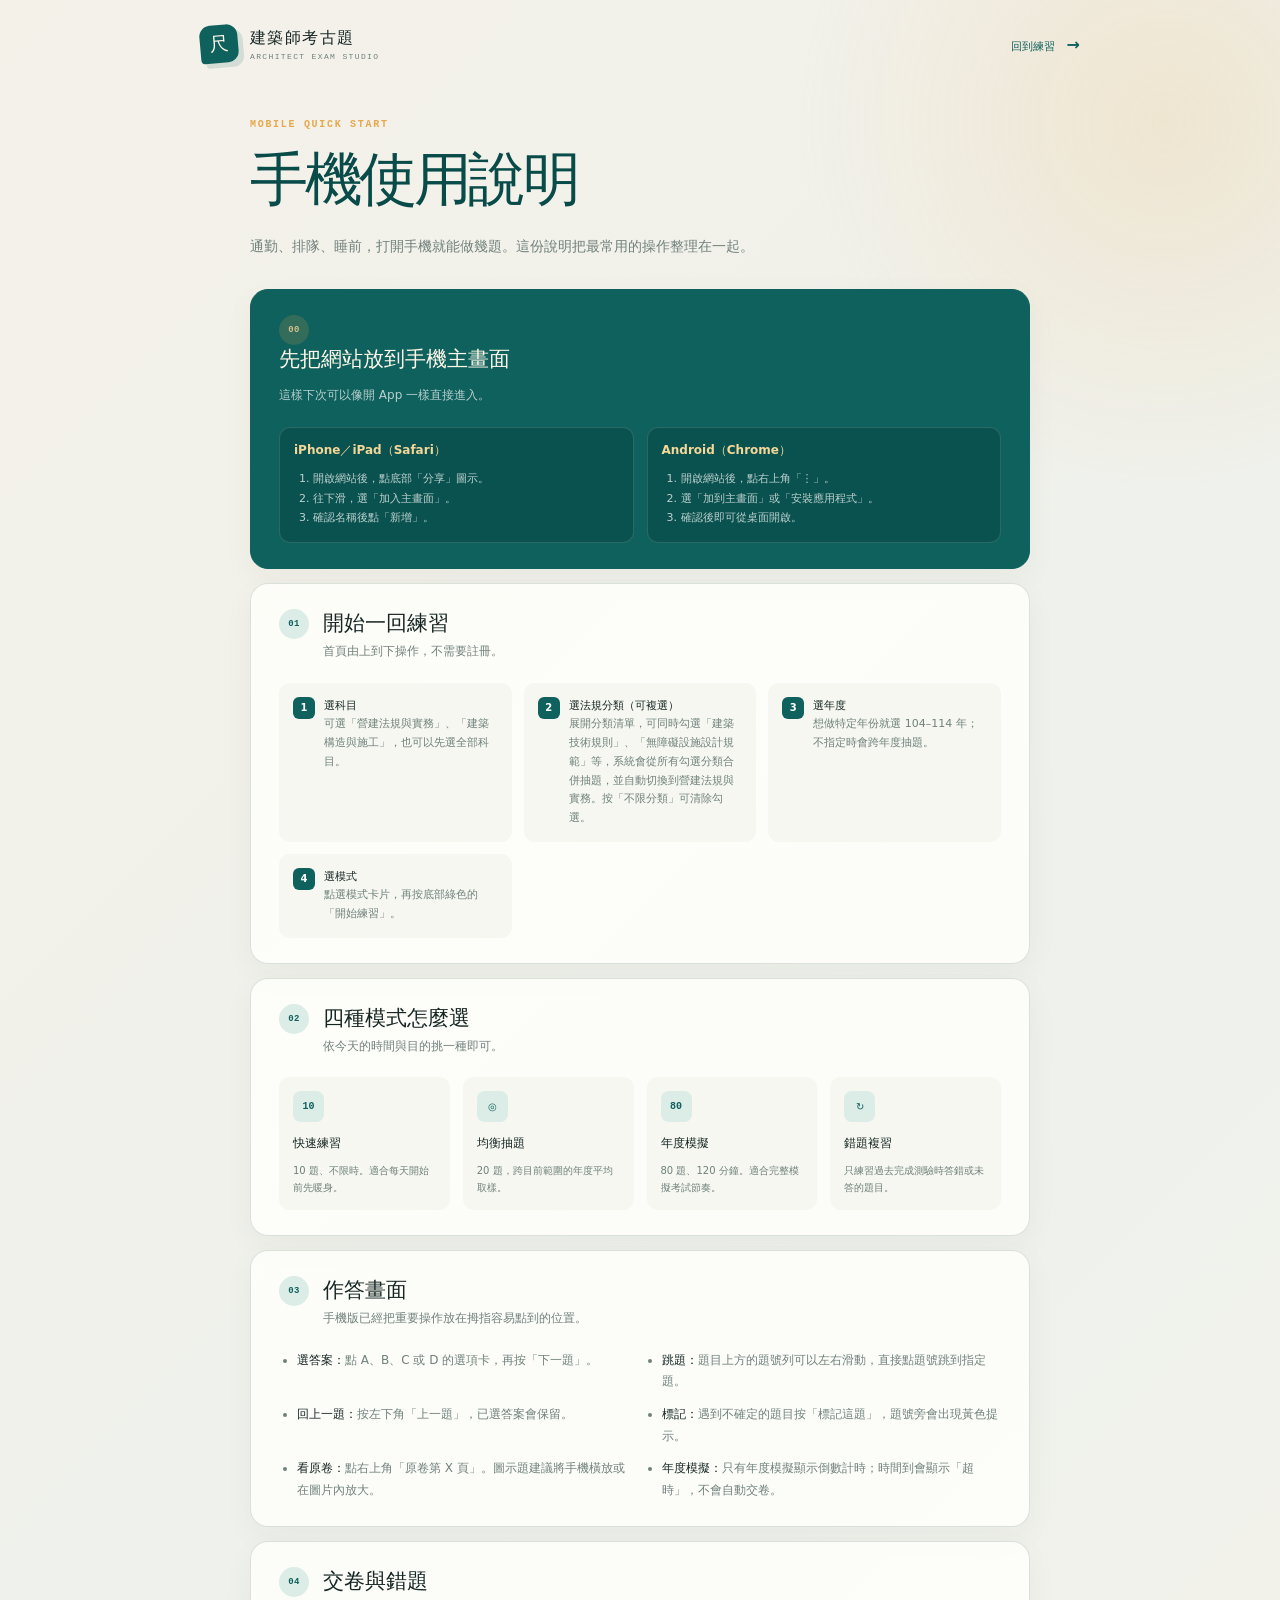
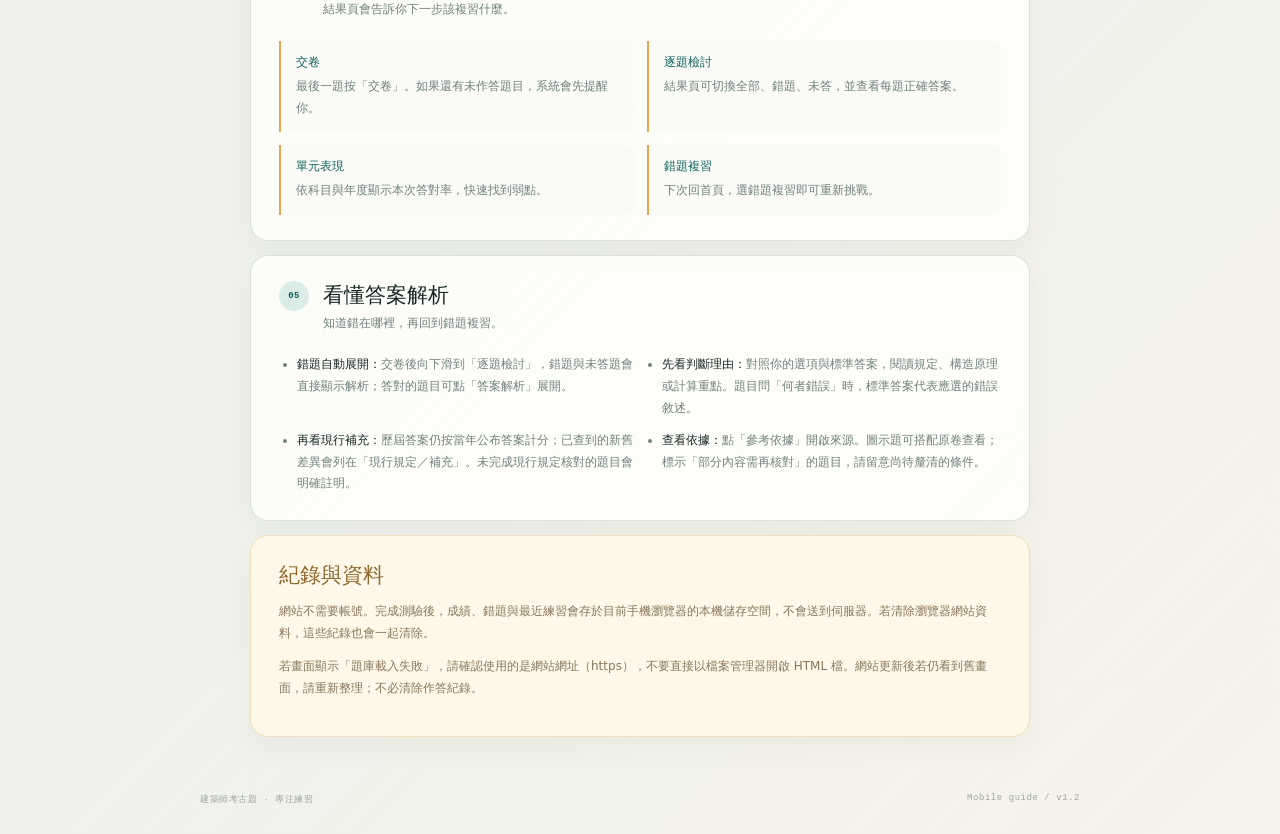
==== commit 495f0e90: "Allow selecting multiple legal categories for practice" ====
--- a/docs/guide.html
+++ b/docs/guide.html
@@ -22,7 +22,7 @@
 
         <section class="guide-card guide-highlight"><span class="guide-number">00</span><div><h2>先把網站放到手機主畫面</h2><p>這樣下次可以像開 App 一樣直接進入。</p><div class="device-columns"><div><strong>iPhone／iPad（Safari）</strong><ol><li>開啟網站後，點底部「分享」圖示。</li><li>往下滑，選「加入主畫面」。</li><li>確認名稱後點「新增」。</li></ol></div><div><strong>Android（Chrome）</strong><ol><li>開啟網站後，點右上角「⋮」。</li><li>選「加到主畫面」或「安裝應用程式」。</li><li>確認後即可從桌面開啟。</li></ol></div></div></div></section>
 
-        <section class="guide-card"><div class="guide-section-title"><span class="guide-number">01</span><div><h2>開始一回練習</h2><p>首頁由上到下操作，不需要註冊。</p></div></div><div class="guide-step-list"><div><b>1</b><p><strong>選科目</strong><br />可選「營建法規與實務」、「建築構造與施工」，也可以先選全部科目。</p></div><div><b>2</b><p><strong>選法規分類（選填）</strong><br />例如選「建築技術規則」，系統就只會從這一類抽題，並自動切換到營建法規與實務。</p></div><div><b>3</b><p><strong>選年度</strong><br />想做特定年份就選 104–114 年；不指定時會跨年度抽題。</p></div><div><b>4</b><p><strong>選模式</strong><br />點選模式卡片，再按底部綠色的「開始練習」。</p></div></div></section>
+        <section class="guide-card"><div class="guide-section-title"><span class="guide-number">01</span><div><h2>開始一回練習</h2><p>首頁由上到下操作，不需要註冊。</p></div></div><div class="guide-step-list"><div><b>1</b><p><strong>選科目</strong><br />可選「營建法規與實務」、「建築構造與施工」，也可以先選全部科目。</p></div><div><b>2</b><p><strong>選法規分類（可複選）</strong><br />展開分類清單，可同時勾選「建築技術規則」、「無障礙設施設計規範」等，系統會從所有勾選分類合併抽題，並自動切換到營建法規與實務。按「不限分類」可清除勾選。</p></div><div><b>3</b><p><strong>選年度</strong><br />想做特定年份就選 104–114 年；不指定時會跨年度抽題。</p></div><div><b>4</b><p><strong>選模式</strong><br />點選模式卡片，再按底部綠色的「開始練習」。</p></div></div></section>
 
         <section class="guide-card"><div class="guide-section-title"><span class="guide-number">02</span><div><h2>四種模式怎麼選</h2><p>依今天的時間與目的挑一種即可。</p></div></div><div class="mode-guide-grid"><div><span class="mode-guide-icon">10</span><strong>快速練習</strong><p>10 題、不限時。適合每天開始前先暖身。</p></div><div><span class="mode-guide-icon">◎</span><strong>均衡抽題</strong><p>20 題，跨目前範圍的年度平均取樣。</p></div><div><span class="mode-guide-icon">80</span><strong>年度模擬</strong><p>80 題、120 分鐘。適合完整模擬考試節奏。</p></div><div><span class="mode-guide-icon">↻</span><strong>錯題複習</strong><p>只練習過去完成測驗時答錯或未答的題目。</p></div></div></section>
 
--- a/docs/styles.css
+++ b/docs/styles.css
@@ -211,6 +211,20 @@
 .source-dialog, .help-dialog { width: min(940px, calc(100% - 30px)); max-height: calc(100vh - 30px); padding: 0; color: var(--ink); background: var(--paper); border: 1px solid var(--line); border-radius: 17px; box-shadow: 0 30px 80px rgba(18, 44, 39, .24); }.help-dialog { width: min(510px, calc(100% - 30px)); }.source-dialog::backdrop, .help-dialog::backdrop { background: rgba(11, 34, 31, .58); backdrop-filter: blur(3px); }.dialog-head { display: flex; align-items: flex-start; justify-content: space-between; padding: 20px 22px 14px; border-bottom: 1px solid #e5e9e2; }.dialog-head h2 { margin: 6px 0 0; font-family: Georgia, serif; font-size: 23px; font-weight: 400; }.dialog-close { width: 27px; height: 27px; padding: 0; color: var(--muted); background: transparent; border: 1px solid var(--line); border-radius: 50%; font-size: 20px; line-height: 1; }.dialog-close:hover { color: white; background: var(--jade); border-color: var(--jade); }.source-image-wrap { max-height: calc(100vh - 180px); overflow: auto; padding: 15px; background: #e9e7df; text-align: center; }.source-image-wrap img { display: block; width: min(100%, 690px); height: auto; margin: 0 auto; box-shadow: 0 4px 13px rgba(0,0,0,.12); }.dialog-caption { margin: 0; padding: 11px 20px 15px; color: var(--muted); font-size: 10px; }.help-copy { padding: 18px 22px 24px; color: #5f716b; font-size: 13px; line-height: 1.9; }.help-copy strong { color: var(--jade); }.help-note { padding-top: 13px; color: #9b8061; border-top: 1px solid var(--line); font-size: 11px; }
 .toast { position: fixed; z-index: 20; right: 25px; bottom: 24px; max-width: 330px; padding: 12px 15px; color: #fff; background: var(--ink); border-radius: 9px; box-shadow: var(--shadow); font-size: 11px; opacity: 0; pointer-events: none; transform: translateY(8px); transition: .22s ease; }.toast.is-visible { opacity: 1; transform: translateY(0); }
 .site-footer { display: flex; justify-content: space-between; padding: 0 0 28px; color: #9ba8a1; font-family: ui-monospace, monospace; font-size: 9px; letter-spacing: .06em; }
+.category-picker { border: 1px solid var(--line); border-radius: 9px; background: #fbfbf7; }
+.category-picker summary { min-height: 48px; padding: 13px 12px; color: var(--ink); font-size: 13px; cursor: pointer; overflow-wrap: anywhere; }
+.category-picker summary:focus-visible, .category-clear:focus-visible { outline: 2px solid var(--jade); outline-offset: 2px; }
+.category-clear { margin: 0 10px 8px; padding: 10px 12px; min-height: 44px; color: var(--jade); background: var(--jade-soft); border: 1px solid var(--line); border-radius: 7px; font-size: 13px; }
+.category-clear:disabled { opacity: .5; cursor: default; }
+.category-options { margin: 0; padding: 0 10px 10px; border: 0; min-width: 0; max-height: 320px; overflow-y: auto; }
+.category-options legend { padding: 4px 0 8px; color: var(--muted); font-size: 12px; }
+.category-option { display: flex; gap: 10px; align-items: center; min-height: 48px; padding: 9px 8px; border-radius: 6px; cursor: pointer; font-size: 14px; line-height: 1.5; }
+.category-option:has(input:checked) { background: var(--jade-soft); color: var(--jade-deep); }
+.category-option input { flex: 0 0 20px; width: 20px; height: 20px; margin: 0; accent-color: var(--jade); }
+.category-option span { min-width: 0; overflow-wrap: anywhere; }
+.category-option small { display: block; color: var(--muted); font-size: 11px; }
+.category-options:disabled { opacity: .5; }
+#legalCategoryHint { overflow-wrap: anywhere; }
 .review-explanation { margin-top: 14px; border-top: 1px solid var(--line); padding-top: 12px; font-size: 14px; line-height: 1.8; overflow-wrap: anywhere; }
 .review-explanation summary { cursor: pointer; color: var(--jade); font-weight: 700; min-height: 44px; }
 .review-explanation h3 { font-size: 15px; margin: 16px 0 6px; }
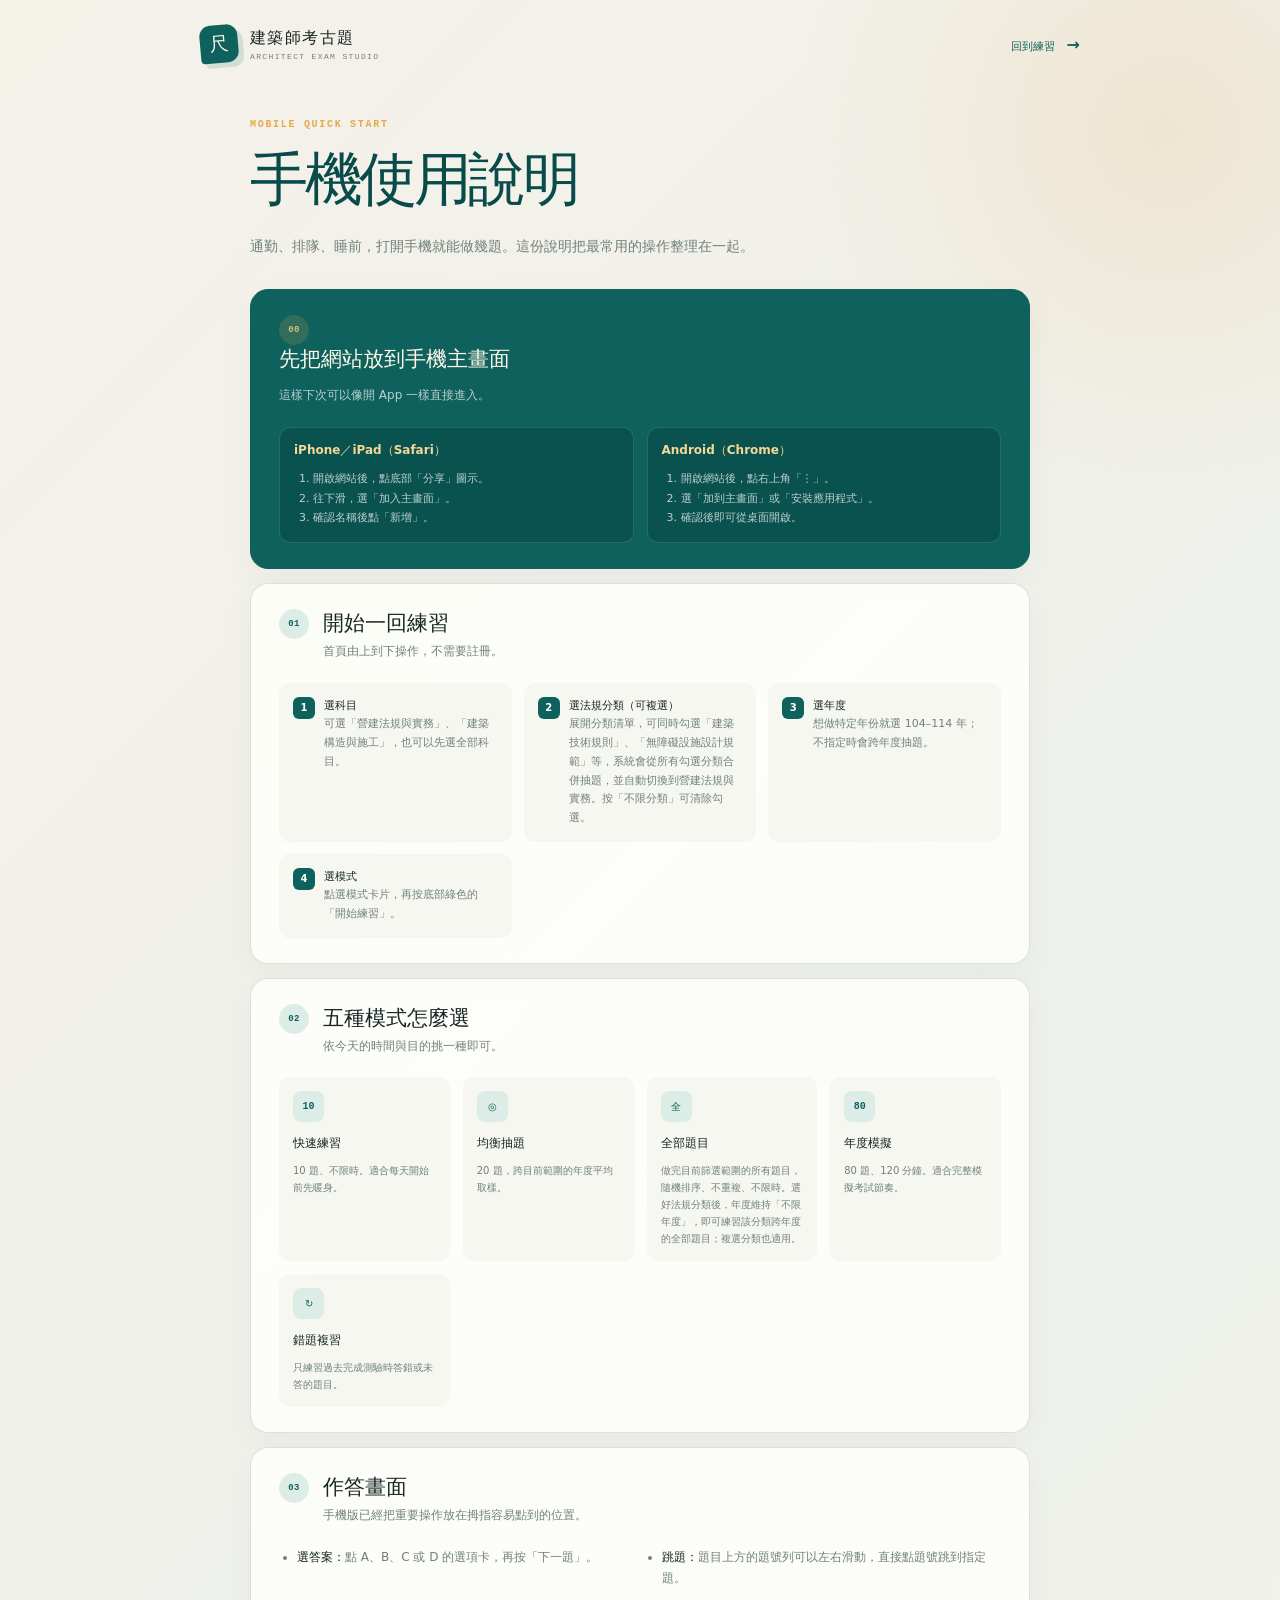
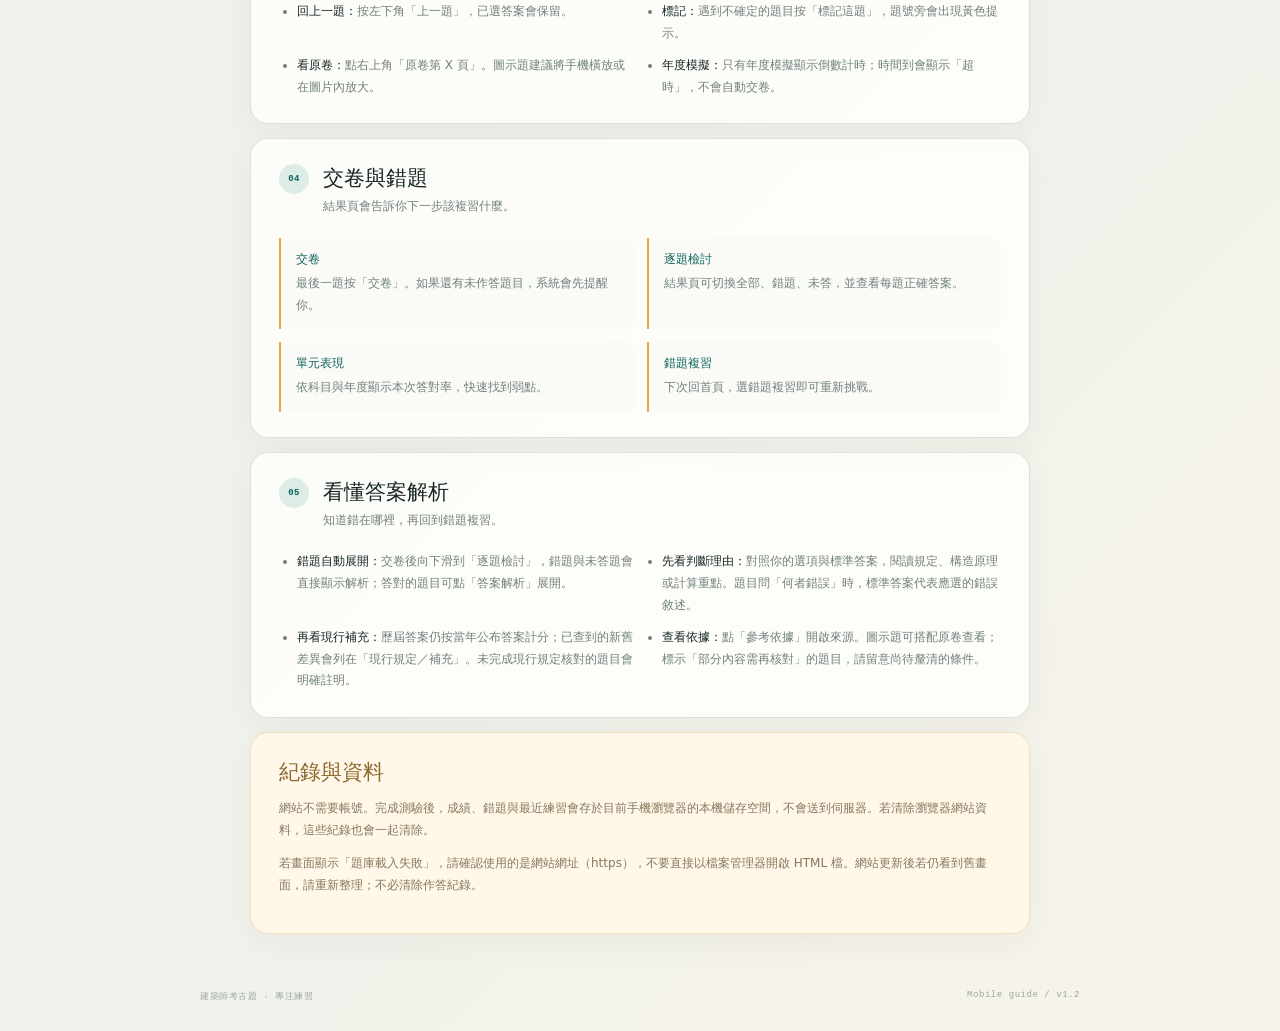
==== commit 59788851: "Add all-questions practice mode for selected filters" ====
--- a/docs/guide.html
+++ b/docs/guide.html
@@ -24,7 +24,7 @@
 
         <section class="guide-card"><div class="guide-section-title"><span class="guide-number">01</span><div><h2>開始一回練習</h2><p>首頁由上到下操作，不需要註冊。</p></div></div><div class="guide-step-list"><div><b>1</b><p><strong>選科目</strong><br />可選「營建法規與實務」、「建築構造與施工」，也可以先選全部科目。</p></div><div><b>2</b><p><strong>選法規分類（可複選）</strong><br />展開分類清單，可同時勾選「建築技術規則」、「無障礙設施設計規範」等，系統會從所有勾選分類合併抽題，並自動切換到營建法規與實務。按「不限分類」可清除勾選。</p></div><div><b>3</b><p><strong>選年度</strong><br />想做特定年份就選 104–114 年；不指定時會跨年度抽題。</p></div><div><b>4</b><p><strong>選模式</strong><br />點選模式卡片，再按底部綠色的「開始練習」。</p></div></div></section>
 
-        <section class="guide-card"><div class="guide-section-title"><span class="guide-number">02</span><div><h2>四種模式怎麼選</h2><p>依今天的時間與目的挑一種即可。</p></div></div><div class="mode-guide-grid"><div><span class="mode-guide-icon">10</span><strong>快速練習</strong><p>10 題、不限時。適合每天開始前先暖身。</p></div><div><span class="mode-guide-icon">◎</span><strong>均衡抽題</strong><p>20 題，跨目前範圍的年度平均取樣。</p></div><div><span class="mode-guide-icon">80</span><strong>年度模擬</strong><p>80 題、120 分鐘。適合完整模擬考試節奏。</p></div><div><span class="mode-guide-icon">↻</span><strong>錯題複習</strong><p>只練習過去完成測驗時答錯或未答的題目。</p></div></div></section>
+        <section class="guide-card"><div class="guide-section-title"><span class="guide-number">02</span><div><h2>五種模式怎麼選</h2><p>依今天的時間與目的挑一種即可。</p></div></div><div class="mode-guide-grid"><div><span class="mode-guide-icon">10</span><strong>快速練習</strong><p>10 題、不限時。適合每天開始前先暖身。</p></div><div><span class="mode-guide-icon">◎</span><strong>均衡抽題</strong><p>20 題，跨目前範圍的年度平均取樣。</p></div><div><span class="mode-guide-icon">全</span><strong>全部題目</strong><p>做完目前篩選範圍的所有題目，隨機排序、不重複、不限時。選好法規分類後，年度維持「不限年度」，即可練習該分類跨年度的全部題目；複選分類也適用。</p></div><div><span class="mode-guide-icon">80</span><strong>年度模擬</strong><p>80 題、120 分鐘。適合完整模擬考試節奏。</p></div><div><span class="mode-guide-icon">↻</span><strong>錯題複習</strong><p>只練習過去完成測驗時答錯或未答的題目。</p></div></div></section>
 
         <section class="guide-card"><div class="guide-section-title"><span class="guide-number">03</span><div><h2>作答畫面</h2><p>手機版已經把重要操作放在拇指容易點到的位置。</p></div></div><ul class="guide-bullets"><li><strong>選答案：</strong>點 A、B、C 或 D 的選項卡，再按「下一題」。</li><li><strong>跳題：</strong>題目上方的題號列可以左右滑動，直接點題號跳到指定題。</li><li><strong>回上一題：</strong>按左下角「上一題」，已選答案會保留。</li><li><strong>標記：</strong>遇到不確定的題目按「標記這題」，題號旁會出現黃色提示。</li><li><strong>看原卷：</strong>點右上角「原卷第 X 頁」。圖示題建議將手機橫放或在圖片內放大。</li><li><strong>年度模擬：</strong>只有年度模擬顯示倒數計時；時間到會顯示「超時」，不會自動交卷。</li></ul></section>
 
